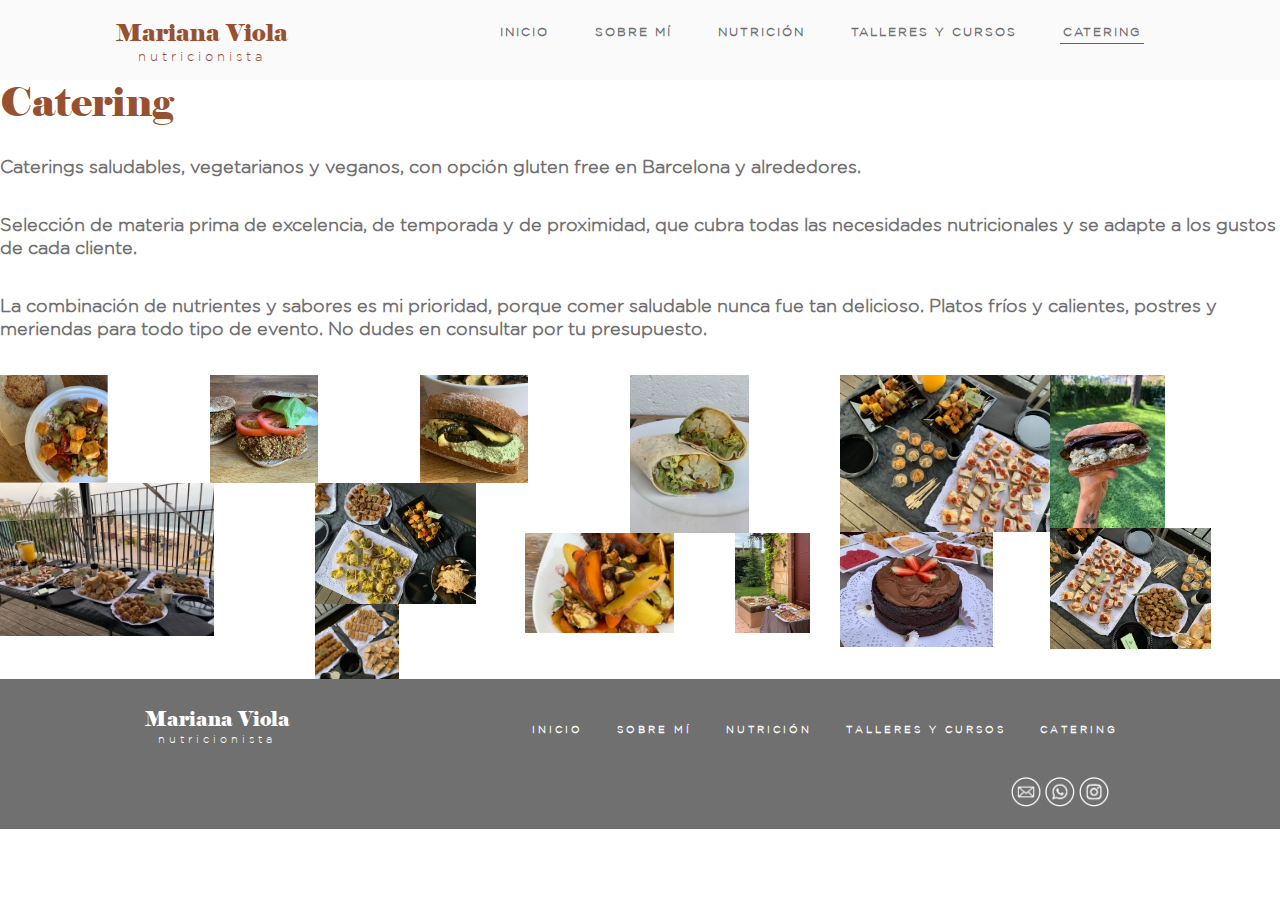
==== catering.html @ 40b94d00 "Agregados los estilos para tablet y desktop, falta catering" ====
<!DOCTYPE html>
<html lang="es">
    <head>
        <meta charset="UTF-8">
        <meta http-equiv="X-UA-Compatible" content="IE=edge">
        <meta name="viewport" content="width=device-width, initial-scale=1.0">
        <link rel="stylesheet" href="recursos/fonts/fonts.css">
        <link rel="stylesheet" href="css/320.css" media="(max-width: 699.9px)">
        <!-- Link Swiper's CSS -->
        <link rel="stylesheet" href="css/swiper.min.css" media="(max-width: 699.9px)">
        <link rel="stylesheet" href="css/700.css" media="(min-width: 700px) and (max-width: 1023.9px)">
        <link rel="stylesheet" href="css/1024.css" media="(min-width: 1024px)">
        <title>Mariana Viola | Nutricionista</title>
    </head>
    <body>
        <header>
            <!-- HAMBURGER ICON -->
            <div id="hamburger">
                <div class="hamburger"><div class="hamburger-inner"></div></div>
            </div>
            <nav class="menu">
                <ul>
                    <li><a href="index.html">INICIO</a></li>
                    <li><a href="sobre-mi.html">SOBRE MÍ</a></li>
                    <li><a href="nutricion.html">NUTRICIÓN</a></li>
                    <li><a href="talleres-y-cursos.html">TALLERES Y CURSOS</a></li>
                    <li><a href="catering.html">CATERING</a></li>
                </ul>
            </nav>
            <div id="logo-name">
                <a href="index.html">
                    <p>Mariana Viola</p>
                    <p>nutricionista</p>
                </a>
            </div>     
        </header>
        <main>
            <section class="secciones">
                <div class="div-imagen imagen-catering"></div>
                <div class="div-contenido">
                    <h2 class="titulosH2">Catering</h2>
                    <p class="parrafos">Caterings saludables, vegetarianos y veganos, con opción gluten free en Barcelona y alrededores.</p>
                </div>
                <div class="div-imagen imagen-catering2"></div>
                <div class="div-contenido">
                    <p class="parrafos">Selección de materia prima de excelencia, de temporada y de proximidad, que cubra todas las necesidades nutricionales y se adapte a los gustos de cada cliente.</p>
                    <p class="parrafos">La combinación de nutrientes y sabores es mi prioridad, porque comer saludable nunca fue tan delicioso. Platos fríos y calientes, postres y meriendas para todo tipo de evento. No dudes en consultar por tu presupuesto.</p>
                </div>
                <div class="grid-container">
                    <img class="grid-item" src="recursos/imagenes/grilla catering/imagen-1.jpg" alt="imagen-1">
                    <img class="grid-item" src="recursos/imagenes/grilla catering/imagen-2.jpg" alt="imagen-2">
                    <img class="grid-item" src="recursos/imagenes/grilla catering/imagen-3.jpg" alt="imagen-3">
                    <img class="grid-item" src="recursos/imagenes/grilla catering/imagen-4.jpg" alt="imagen-4">
                    <img class="grid-item" src="recursos/imagenes/grilla catering/imagen-5.jpg" alt="imagen-5">
                    <img class="grid-item" src="recursos/imagenes/grilla catering/imagen-6.jpg" alt="imagen-6">
                    <img class="grid-item" src="recursos/imagenes/grilla catering/imagen-7.jpg" alt="imagen-7">
                    <img class="grid-item" src="recursos/imagenes/grilla catering/imagen-8.jpg" alt="imagen-8">
                    <img class="grid-item" src="recursos/imagenes/grilla catering/imagen-9.jpg" alt="imagen-9">
                    <img class="grid-item" src="recursos/imagenes/grilla catering/imagen-10.jpg" alt="imagen-10">
                    <img class="grid-item" src="recursos/imagenes/grilla catering/imagen-11.jpg" alt="imagen-11" height="100px">
                    <img class="grid-item" src="recursos/imagenes/grilla catering/imagen-12.jpg" alt="imagen-12" height="100px">
                    <img class="grid-item" src="recursos/imagenes/grilla catering/imagen-13.jpg" alt="imagen-13" height="75px">
                </div>
            </section>
        </main>
        <footer>
            <div id="footer-primer-div">
                <div id="logo-name-footer">
                    <a href="index.html">
                        <p>Mariana Viola</p>
                        <p>nutricionista</p>
                    </a>
                </div>
                <div id="div-redes">
                    <a href="mailto:lic.marianaviola@gmail.com" target="_blank"><img src="recursos/iconos/mail.png" alt="Logo del mail" width="30px"></a>
                    <a href="https://wa.me/34685346188" target="_blank"><img src="recursos/iconos/whatsapp.png" alt="Logo del whatsapp" width="30px"></a>
                    <a href="https://www.instagram.com/paltacatering/" target="_blank"><img src="recursos/iconos/instagram.png" alt="Logo del instagram" width="30px"></a>
                </div>
                <div id="div-lista-footer">
                    <ul>
                        <li><a href="index.html">INICIO</a></li>
                        <li><a href="sobre-mi.html">SOBRE MÍ</a></li>
                        <li><a href="nutricion.html">NUTRICIÓN</a></li>
                        <li><a href="talleres-y-cursos.html">TALLERES Y CURSOS</a></li>
                        <li><a href="catering.html">CATERING</a></li>
                    </ul>
                </div>
            </div>
        </footer>
        <script src="js/masonry.min.js"></script>
        <script src="js/imagesloaded.pkgd.min.js"></script>
        <script src="js/grilla.js"></script>
        <script src="js/jquery.js"></script>
        <script src="js/javascript.js"></script>
    </body>
</html>
---- recursos/fonts/fonts.css ----
@font-face {
    font-family: 'elephant';
    src: url('Elephant-Regular.ttf');
    font-style: normal;
}

@font-face {
    font-family: 'GothamBold';
    src: url('GothamBold.ttf');
    font-weight: none;
    font-style: normal;
}

@font-face {
    font-family: 'GothamBoldItalic';
    src: url('GothamBoldItalic.ttf');
    font-weight: none;
    font-style: normal;
}

@font-face {
    font-family: 'GothamLight';
    src: url('GothamLight.ttf');
    font-weight: none;
    font-style: normal;
}

@font-face {
    font-family: 'GothamLightItalic';
    src: url('GothamLightItalic.ttf');
    font-weight: none;
    font-style: normal;
}

@font-face {
    font-family: 'GothamMedium';
    src: url('GothamMedium.ttf');
    font-weight: none;
    font-style: normal;
}

@font-face {
    font-family: 'GothamMediumItalic';
    src: url('GothamMediumItalic.ttf');
    font-weight: none;
    font-style: normal;
}
---- css/320.css ----
* {
    margin: 0;
    padding: 0;
    box-sizing: border-box;
}

/*========= COLORS =========*/

:root {
    --Negrito: #707070;
    --BackRosita: #D9C2B9;
    --MarronTitulosyTexto: #975130;
    --TierraBotones: #B27C65;
    --TierraBotonesHover: #d18564;
    --Clarito: #F2EAE7;
}

/*========= HEADER =========*/

header {
    position: sticky;
    top: 0px;
    background-color: rgba(250, 250, 250, 0.95);
    z-index: 30;
}

#logo-name {
    padding: 25px 0 0 20px;
}

#logo-name a{
    font-family: "elephant";
    font-size: 20px;
    line-height: 20px;
    color: var(--MarronTitulosyTexto);
    text-decoration: none;
    text-align: center;
    cursor: pointer;
}

#logo-name a p:nth-child(2){
    font-family: "GothamLight";
    font-size: 10px;
    letter-spacing: 4px;
}

/*========= MENU =========*/

.menu {
    display: none;
    position: fixed;
    text-align: left;
    position: absolute;
    left: 0px;
    bottom: calc(-100vh + 65.1px);
    background-color: rgba(250, 250, 250, 0.95);
    width: 100%;
    height: calc(100vh - 65px);
}

.menu ul {
    list-style: none;
    padding: 0;
}

.menu ul li{
    font-family: "GothamLight";
    font-weight: bold;
    font-size: 15px;
    letter-spacing: 3px;
    line-height: 16px;
}

.menu ul li a{
    margin: 0 0 0 30px;
    padding: 30px 10px 5px 0px;
    color: var(--Negrito);
    text-decoration: none;
    display: inline-block;
    cursor: pointer;
}

/*============ BOTÓN HAMBURGUESA ============*/
/* ESTATICO HAMBURGUESA */

#hamburger {
    padding: 25px 0px 20px 20px;
    position: absolute;
}

#hamburger:hover {
    cursor: pointer;
}

.hamburger {
    min-height: 30px;
    max-width: 50px;
    margin-right: 60px;
}
.hamburger-inner, .hamburger-inner:after, .hamburger-inner:before {
    background-color: var(--MarronTitulosyTexto);
    position: absolute;
    width: 30px;
    height: 3.7px;
    border-radius: 25px;
    content: '';
    transition-timing-function: ease;
    transition-duration: .3s;
    transition-property: transform,opacity;
}
.hamburger-inner:before {
    top: 10px;
}
.hamburger-inner:after {
    top: 20px;
}

/* CONVERSION A CRUZ*/

.hamburger.open .hamburger-inner {
    transform: translate3d(0, 9px, 0) rotate(45deg);
}
.hamburger.open .hamburger-inner:after {
    display: none;
}
.hamburger.open .hamburger-inner:before {
    transform: translate3d(0, -9px, 0) rotate(90deg);
}

/*======================================= SECCIONES =======================================*/

.secciones .div-imagen {
    overflow: hidden;
    margin: 15px auto 20px;
    height: 150px;
}

.secciones .div-contenido{
    width: 85%;
    margin: 0 auto;
    text-align: center;
}

/* SOBRE MI */

.secciones .imagen-sobre-mi {
    background: url(../recursos/imagenes/sobremi-background.png) no-repeat center;
}

/* NUTRICION */

.secciones .imagen-nutricion {
    background: url(../recursos/imagenes/nutricion-background.jpg) no-repeat center;
}

.cinco-pilares {
    margin: 10px auto 30px;
}

.cinco-pilares .titulo-5-pilares {
    font-family: "GothamLight";
    font-size: 15px;
    line-height: 20px;
    color: var(--Negrito);
    background-color: var(--Clarito);
    text-align: center;
    padding: 10px 5px;
}

.slider {
    background-color: var(--BackRosita);
    color: #ffffff;
    text-align: center;
    display: flex;
    position: relative;
}

.slider span{
    font-family: "elephant";
    font-size: 65px;
    line-height: 85px;
    margin: 0 auto;
}

.sliders p{
    font-family: "GothamLight";
    font-size: 15px;
    line-height: 16px;
    margin: 0 auto;
    width: 75%;
}

#slide-1, #slide-2, #slide-3, #slide-4, #slide-5 {
    padding: 30px 17px;
    margin: 0 auto;
    height: 280px;
}

#slide-4 p, #slide-5 p{
    width: 92%;
}

#plato-equilibrado {
    width: 90%;
    margin: 20px auto 10px;
    text-align: center;
}

.consulta-nutricional {
    background-color: var(--TierraBotones);
    color: #ffffff;
    text-align: center;
    margin: 0 auto 50px;
    padding: 30px;
}

.consulta-nutricional p {
    font-family: "GothamLight";
    font-size: 14px;
    line-height: 16px;
    margin: 0 auto;
}

.consulta-nutricional .beneficios-consulta {
    width: 70%;
    margin: 40px auto 30px;
}

.consulta-nutricional .beneficios-consulta img{
    width: 60%;
}

/* TALLERES Y CURSOS */

.secciones .imagen-talleres-y-cursos {
    background: url(../recursos/imagenes/talleresycursos-background.jpg) no-repeat center;
}

.talleres img {
    width: 230px;
    margin: 0 auto;
}

.talleres h3 {
    font-family: "GothamLight";
    font-size: 17px;
    line-height: 20px;
    color: var(--MarronTitulosyTexto);
    margin: 10px auto 15px;
    width: 95%;
}

.talleres p {
    font-family: "GothamLight";
    font-size: 14px;
    line-height: 16px;
    color: var(--Negrito);
    margin: 10px auto 15px;
    padding-bottom: 15px;
    width: 95%;
}

.taller-contenedor {
    box-shadow: 1px 3px 6px 0px rgba(0, 0, 0, 0.2);
    margin-bottom: 10px;
    height: 342px;
}

#taller-1, #taller-2, #taller-3, #taller-4, #taller-5 {
    height: 400px;
    margin: 0 auto;
    padding: 20px;
}

.antropometria {
    background-color: var(--Clarito);
    padding: 40px 0 30px;
}

.antropometria div:nth-of-type(1), .antropometria div:nth-of-type(3) {
    width: 83%;
    margin: 0 auto;
    text-align: center;
}

.antropometria h2{
    font-family: "elephant";
    font-size: 30px;
    font-weight: 1;
    line-height: 33px;
    color: var(--MarronTitulosyTexto);
    margin: 0 0 30px;
}

.antropometria .imagen-antropometria {
    background: url(../recursos/imagenes/antropometria.png) no-repeat center;
    height: 371px;
}

/* CATERING */

.secciones .imagen-catering {
    background: url(../recursos/imagenes/catering-background.jpg) no-repeat center;
}

.secciones .imagen-catering2 {
    background: url(../recursos/imagenes/catering-background2.png) no-repeat left;
    height: 277px;
}

.grid-container {
    margin: 10px auto 40px;
    padding: 5px;
}

.grid-item {
    width: 100px;
    object-fit: cover;
    margin-bottom: 5px;
}

/*===================== SOBRE MI DEL INICIO =====================*/

.sobre-mi{
    background-color: var(--BackRosita);
}

.sobre-mi div{
    margin: 20px auto;
    padding: 20px 0 40px;
    width: 75%;
    text-align: center;
}

.sobre-mi p:nth-of-type(1) {
    margin: 10px 0;
    font-family: "elephant";
    font-size: 20px;
    line-height: 25px;
    color: var(--MarronTitulosyTexto);
}

.sobre-mi p:nth-of-type(2) {
    margin-bottom: 20px;
    font-family: "GothamBold";
    font-size: 15px;
    color: #ffffff;
}

.botones {
    font-family: "GothamLight";
    font-size: 13px;
    letter-spacing: 3px;
    color: #ffffff;
    background-color: var(--TierraBotones);
    border: none;
    padding: 10px 50px;
    border-radius: 40px;
}

.botones:hover {
    cursor: pointer;
    background-color: var(--TierraBotonesHover);
}

/*===================== NUTRICION DEL INICIO =====================*/

.nutricion {
    width: 75%;
    margin: 20px auto;
    text-align: center;
    padding: 20px 0 40px;
}

.parrafo-metodo {
    font-family: "GothamLight";
    font-weight: bold;
    font-size: 20px;
    line-height: 28px;
    letter-spacing: 3px;
    color: var(--MarronTitulosyTexto);
}

.titulo-mayuscula {
    font-family: "elephant";
    font-size: 35px;
    font-weight: 1;
    line-height: 45px;
    color: var(--MarronTitulosyTexto)
}

.parrafos {
    font-family: "GothamLight";
    font-weight: bold;
    font-size: 15px;
    line-height: 20px;
    color: var(--Negrito);
    margin: 20px 0 25px;
}

/*===================== TALLERES Y CURSOS DEL INICIO =====================*/

.talleres-y-cursos {
    background-color: var(--Clarito);
    padding: 40px 0 40px;
}

.talleres-y-cursos div:first-of-type {
    width: 90%;
    margin: 0 auto;
    text-align: center;
}

.titulosH2 {
    font-family: "elephant";
    font-size: 35px;
    line-height: 35px;
    color: var(--MarronTitulosyTexto);
    font-weight: 1;
}

.talleres-y-cursos h2 span{
    display: block;
}

.talleres-y-cursos div:nth-of-type(2) {
    margin: 0 auto;
    text-align: center;
}

.talleres-y-cursos img{
    width: 100%;
    margin-bottom: 20px;
}

/*===================== CATERING DEL INICIO =====================*/

.catering {
    width: 85%;
    margin: 0 auto;
    padding: 40px 0 40px;
    text-align: center;
}

/*===================== CONSULTAS ONLINE DEL INICIO =====================*/

.consultas-online {
    background: url(../recursos/imagenes/cherrysBackground.png) no-repeat;
    background-size: cover;
}

.consultas-online .div-consultas {
    width: 90%;
    background-color: var(--BackRosita);
    opacity: 0.93;
    margin: 0 auto;
    padding: 20px 3px 10px;
    text-align: center;
}

.consultas-online .parrafo-cita {
    font-family: "GothamMedium";
    font-size: 14px;
    line-height: 15px;
    letter-spacing: 3px;
    color: var(--MarronTitulosyTexto);
    margin: 10px auto 20px; 
    padding: 5px 10px 10px 10px;
    width: 85%;
    border-bottom: 1px solid var(--MarronTitulosyTexto);
}

.div-parrafos span {
    font-family: "GothamMedium";
    font-weight: 1000;
}

#parrafo-1, #parrafo-2, #parrafo-3 {
    font-family: "GothamLight";
    font-size: 14px;
    font-weight: bold;
    line-height: 16px;
    color: var(--Negrito);
    margin: 0px auto 20px; 
    padding: 10px;
    width: 90%;
    height: 220px;
    overflow: auto;
}

/*===================== FOOTER =====================*/

footer {
    background-color: var(--Negrito);
}

footer div:nth-of-type(1){
    width: 95%;
    margin: 0 auto;
    padding: 10px 0 10px;
    display: flex;
    justify-content: space-around;
}

#logo-name-footer a{
    font-family: "elephant";
    font-size: 20px;
    line-height: 20px;
    color: #ffffff;
    text-decoration: none;
    text-align: center;
}

#logo-name-footer a p:nth-child(2){
    font-family: "GothamLight";
    font-size: 10px;
    letter-spacing: 4px;
}

#logo-redes {
    display: flex;
    flex-direction: column;
    align-items: center;
}

#div-lista-footer {
    border-left: 1px solid #ffffff;
}

#div-lista-footer ul li{
    list-style: none;
    padding: 0px 7px 7px 15px;
    margin-top: 10px;
    font-family: "GothamLight";
    font-size: 11px;
    font-weight: bold;
    line-height: 15px;
    letter-spacing: 3px;
}

#div-lista-footer ul li a{
    text-decoration: none;
    color: #ffffff;
    cursor: pointer;
}
---- css/700.css ----
* {
    margin: 0;
    padding: 0;
    box-sizing: border-box;
}

/*========= COLORS =========*/

:root {
    --Negrito: #707070;
    --NegritoHover: #535252;
    --BackRosita: #D9C2B9;
    --MarronTitulosyTexto: #975130;
    --TierraBotones: #B27C65;
    --TierraBotonesHover: #d18564;
    --Clarito: #F2EAE7;
}

/*========= HEADER =========*/

header {
    height: 80px;
    padding: 20px;
    display: flex;
    justify-content: space-between;
    position: sticky;
    top: 0px;
    background-color: rgba(250, 250, 250, 0.95);
    z-index: 30;
    margin: 0 auto;
    border: 1px solid rgba(250, 250, 250, 0.95);
}

#logo-name {
    order: -1;
}

#logo-name a{
    font-family: "elephant";
    font-size: 18px;
    line-height: 18px;
    color: var(--MarronTitulosyTexto);
    text-decoration: none;
    text-align: center;
    cursor: pointer;
}

#logo-name a p:nth-child(2){
    font-family: "GothamLight";
    font-size: 10px;
    letter-spacing: 4px;
}

/*========= MENU =========*/

.menu {
    text-align: center;
}

.menu ul {
    list-style: none;
    padding: 0;
    display: flex;
}

.menu ul li{
    font-family: "GothamLight";
    font-weight: bold;
    font-size: 11px;
    letter-spacing: 2px;
    line-height: 11px;
    margin: 0 6px;
}

.menu ul li a{
    color: var(--Negrito);
    text-decoration: none;
    display: inline-block;
    padding: 5px 3px;
}

.menu ul li a:hover{
    color: #000000;
    font-weight: 1000;
    cursor: pointer;
}

/*============ BOTÓN HAMBURGUESA ============*/

#hamburger {
    display: none;
}

/*======================================= SECCIONES =======================================*/

/* SOBRE MI */

.secciones .imagen-sobre-mi {
    background: url(../recursos/imagenes/sobremi-background.png) no-repeat center;
    height: 150px;
    margin: 0 auto 10%;
}

.flex-container-sobre-mi {
    display: flex;
    position: relative;
    margin: 40px 0 0;
}

.sobre-mi-foto {
    background: url(../recursos/imagenes/sobremi.jpg) no-repeat center;
    background-size: contain;
    height: 449px;
    width: 100%;
    position: absolute;
    top: -20px;
    right: 26%;
}

.container-titulo {
    background: #ffffff;
    padding: 0 5% 3% 40%;
    width: 85%;
    margin: 0 auto;
}

.parrafos-container {
    background: var(--TierraBotones);
    padding: 2% 5% 5% 40%;
    width: 85%;
    margin: 0 auto 10%;
}

.container-titulo{
    background: #ffffff;
}

.sobre-mi-container .parrafos{
    color: #ffffff;
}


/* NUTRICION */

.secciones .imagen-nutricion {
    background: url(../recursos/imagenes/nutricion-background.jpg) no-repeat center;
    height: 150px;
    margin: 0 auto 10%;
}

.no-dieta {
    width: 60%;
    margin-left: 15%;
    text-align: left;
}

.cita-nutricion {
    background-color: var(--TierraBotones);
    color: #ffffff;
    width: 90%;
    padding: 20px 60px 20px 20px;
    font-family: "GothamLight";
    font-size: 14px;
    font-weight: bold;
    line-height: 14px;
}

.cita-nutricion p:nth-of-type(1){
    text-align: center;
    margin-bottom: 8px;
    padding-left: 10%;
}

.cita-nutricion p:nth-of-type(2){
    text-align: right;
    margin-bottom: 8px;
}

.cita-nutricion p:nth-of-type(3){
    text-align: right;
    font-size: 13px;
}

.cinco-pilares {
    margin: 50px 0 30px 12%;
    width: 45%;
}

.cinco-pilares .titulo-5-pilares {
    font-family: "GothamLight";
    font-size: 15px;
    line-height: 20px;
    color: #ffffff;
    background-color: var(--BackRosita);
    text-align: left;
    padding: 20px 8%;
}

.slider {
    background-color: var(--BackRosita);
    color: #ffffff;
    text-align: left;
    padding: 10px;
}

.sliders .swiper-slide {
    display: flex;
    align-items: flex-start;
    margin-bottom: 20px;
}

.slider span{
    font-family: "elephant";
    font-size: 45px;
    line-height: 45px;
    margin: 0 auto;
}

.sliders p{
    font-family: "GothamLight";
    font-size: 15px;
    line-height: 16px;
    width: 75%;
    align-self: center;
    padding-left: 10px;
}

.container-cinco-pilares {
    position: relative;
}

.parrafos-side-pilares {
    position: absolute;
    top: 20%;
    z-index: -1;
    background-color: var(--Clarito);
    color: var(--Negrito);
    padding: 30px 5% 30px 60%;
}

.parrafos-side-pilares p{
    margin-bottom: 20px;
    font-family: "GothamLight";
    font-size: 15px;
    line-height: 15px;
}

.plato-equilibrado-container {
    display: flex;
    align-items: center;
    position: relative;
    margin: 50px 0;
}

#plato-equilibrado {
    order: -1;
    position: absolute;
    top: 0;
    left: 8%;
}

.parrafos-plato-equilibrado p:nth-of-type(1){
    padding: 0 5% 0 55%;
}

.parrafos-plato-equilibrado p:nth-of-type(2){
    padding: 4% 5% 0 15%;
}

.consulta-nutricional {
    background-color: var(--TierraBotones);
    color: #ffffff;
    text-align: center;
    margin: 0 auto 50px;
    padding: 30px;
}

.consulta-nutricional > p {
    font-family: "GothamLight";
    font-size: 20px;
    line-height: 20px;
    margin: 0 auto;
    width: 80%;
}

.container-beneficios-consulta {
    display: flex;
}

.consulta-nutricional .beneficios-consulta {
    width: 70%;
    margin: 40px auto 40px;
}

.consulta-nutricional .beneficios-consulta img{
    width: 128px;
    height: 128px;
}

.consulta-nutricional .beneficios-consulta p{
    font-family: "GothamLight";
    font-size: 20px;
    line-height: 20px;
    margin: 0 auto;
    width: 80%;
}

.parrafos-finales {
    display: flex;
    width: 100%;
    margin: 50px auto;
}

.parrafos-finales p:nth-of-type(1) {
    padding: 2% 5% 2% 10%;
}

.parrafos-finales p:nth-of-type(2) {
    padding: 2% 10% 2% 5%;
}

/* TALLERES Y CURSOS */

.secciones .imagen-talleres-y-cursos {
    background: url(../recursos/imagenes/talleresycursos-background.jpg) no-repeat center;
    height: 150px;
    margin: 0 auto 10%;
}

.talleres-intro .titulosH2, .talleres-intro .parrafo-intro {
    width: 60%;
    margin: 20px auto;
    text-align: center;
}

.talleres-ocultos {
    display: none;
}

#taller-numero {
    display: flex;
    flex-wrap: wrap;
    justify-content: space-evenly;
}

.taller {
    width: 257px;
}

.taller-contenedor {
    height: 353px;
    margin-top: 40px;
}
 
.talleres img {
    width: 100%;
    margin: 0 auto;
}

.talleres h3 {
    font-family: "GothamLight";
    font-size: 17px;
    line-height: 20px;
    color: var(--MarronTitulosyTexto);
    margin: 10px auto 15px;
    width: 95%;
    text-align: center;
}

.talleres h3:nth-of-type(1) {
    height: 40px;
}

.talleres p {
    font-family: "GothamLight";
    font-size: 14px;
    line-height: 16px;
    color: var(--Negrito);
    margin: 10px auto 15px;
    padding-bottom: 15px;
    width: 95%;
    text-align: center;
}

.taller-contenedor {
    box-shadow: 1px 3px 6px 0px rgba(0, 0, 0, 0.2);
    margin-bottom: 10px;
} 

.antropometria {
    background-color: var(--Clarito);
    padding: 50px 0 50px;
    margin-top: 50px;
    display: flex;
    flex-wrap: wrap;
}

.antropometria div:nth-of-type(1) {
    width: 100%;
}

.antropometria div:nth-of-type(1), .antropometria div:nth-of-type(3) {
    width: 83%;
    margin: 0 auto;
    text-align: center;
}

.antropometria h2{
    font-family: "elephant";
    font-size: 30px;
    font-weight: 1;
    line-height: 33px;
    color: var(--MarronTitulosyTexto);
    margin: 0 0 30px;
}

.antropometria div:nth-of-type(3) {
    order: 2;
    width: 45%;
    text-align: right;
}

.antropometria .imagen-antropometria {
    background: url(../recursos/imagenes/antropometria.png) no-repeat center;
    height: 371px;
    width: 45%;
    order: 3;
    margin-right: 3%;
}

/* CATERING */

.secciones .imagen-catering {
    background: url(../recursos/imagenes/catering-background.jpg) no-repeat center;
}

.secciones .imagen-catering2 {
    background: url(../recursos/imagenes/catering-background2.png) no-repeat left;
    height: 277px;
}

.grid-container {
    margin: 10px auto 40px;
    padding: 5px;
}

.grid-item {
    width: 100px;
    object-fit: cover;
    margin-bottom: 5px;
}

/*===================== SOBRE MI DEL INICIO =====================*/

.sobre-mi{
    background-color: var(--BackRosita);
}

.sobre-mi-div{
    display: flex;
}

.sobre-mi-div .sobre-mi-foto-perfil {
    background: url(../recursos/imagenes/sobremi.jpg) no-repeat center;
    background-size: contain;
    height: 257px;
    order: 10;
    flex: 40%;
}

.sobre-mi-cita {
    text-align: right;
    flex: 60%;
    padding-left: 12%;
    margin-top: 3%;
}

.sobre-mi p:nth-of-type(1) {
    margin: 10px 0;
    font-family: "elephant";
    font-size: 20px;
    line-height: 25px;
    color: var(--MarronTitulosyTexto);
}

.sobre-mi p:nth-of-type(2) {
    margin-bottom: 20px;
    font-family: "GothamBold";
    font-size: 15px;
    color: #ffffff;
}

.botones {
    font-family: "GothamLight";
    font-size: 15px;
    letter-spacing: 3px;
    color: #ffffff;
    background-color: var(--TierraBotones);
    border: none;
    padding: 8px 50px;
    border-radius: 40px;
}

.botones:hover {
    cursor: pointer;
    background-color: var(--TierraBotonesHover);
}

/*===================== NUTRICION DEL INICIO =====================*/

.nutricion {
    width: 75%;
    margin: 50px auto;
    text-align: center;
    padding: 20px 0 40px;
}

.parrafo-metodo {
    font-family: "GothamLight";
    font-weight: bold;
    font-size: 22px;
    line-height: 28px;
    letter-spacing: 3px;
    color: var(--MarronTitulosyTexto);
}

.titulo-mayuscula {
    font-family: "elephant";
    font-size: 35px;
    font-weight: 1;
    line-height: 45px;
    color: var(--MarronTitulosyTexto)
}

.parrafos {
    font-family: "GothamLight";
    font-weight: bold;
    font-size: 17px;
    line-height: 20px;
    color: var(--Negrito);
    margin: 20px 0 25px;
}

/*===================== TALLERES Y CURSOS DEL INICIO =====================*/

.talleres-y-cursos {
    background-color: var(--Clarito);
    padding: 40px 0 40px;
    display: flex;
    position: relative;
}

.intro {
    width: 70%;
    text-align: right;
    flex: 60%;
    padding: 0 15px;
}

.titulosH2 {
    font-family: "elephant";
    font-size: 35px;
    line-height: 35px;
    color: var(--MarronTitulosyTexto);
    font-weight: 1;
}

.intro .titulosH2 {
    width: 90%;
    margin: 0 auto 20px;
}

.intro .parrafos {
    width: 90%;
    text-align: right;
    margin: 20px auto;
    padding-left: 20%;
}

.flex-item-talleres-foto {
    width: 100%;
    order: 5;
    flex: 40%;
}

.talleres-y-cursos .talleres-foto{
    background: url(../recursos/imagenes/talleres.png) no-repeat center top;
    background-size: contain;
    height: 240px;
    width: 100%;
}

#talleres-boton {
    margin: 0 auto;
    text-align: center;
    order: 3;
    position: absolute;
    top: 70%;
    left: 30%;
}

/*===================== CATERING DEL INICIO =====================*/

.catering {
    width: 85%;
    margin: 50px auto;
    padding: 40px 0 40px;
    text-align: center;
}

/*===================== CONSULTAS ONLINE DEL INICIO =====================*/

.consultas-online {
    background: url(../recursos/imagenes/cherrysBackground.png) no-repeat;
    background-size: cover;
    background-attachment: fixed;
}

.consultas-online .div-consultas {
    width: 70%;
    background-color: var(--BackRosita);
    opacity: 0.93;
    margin: 0 auto;
    padding: 20px 3px 10px;
    text-align: center;
}

.consultas-online .titulosH2 {
    margin-top: 30px;
}

.consultas-online .parrafo-cita {
    font-family: "GothamMedium";
    font-size: 14px;
    line-height: 14px;
    letter-spacing: 3px;
    color: var(--MarronTitulosyTexto);
    margin: 10px auto; 
    padding: 5px 10px 10px 10px;
    width: 70%;
    border-bottom: 1px solid var(--MarronTitulosyTexto);
}

.div-parrafos span {
    font-family: "GothamMedium";
    font-weight: 1000;
}

#parrafo-1, #parrafo-2, #parrafo-3 {
    font-family: "GothamLight";
    font-size: 16px;
    font-weight: bold;
    line-height: 20px;
    color: var(--Negrito);
    margin: 15px auto; 
    padding: 10px;
    width: 95%;
}

.contacto {
    font-family: "GothamLight";
    font-size: 14px;
    font-weight: bold;
    line-height: 17px;
    width: 70%;
    background-color: var(--MarronTitulosyTexto);
    margin: 0 auto;
    padding: 20px 3px 20px;
}

.contacto div{
    margin-top: 12px;
    display: flex;
    justify-content: center;
}


.contacto img:hover {
    transform: scale(0.9);
}

.contacto a{
    text-decoration: none;
    color: #ffffff;
}

.contacto a:nth-of-type(2){
    margin-left: 5px;
}
.contacto a:nth-of-type(2):hover{
    border-bottom: 1px solid #ffffff;
}

/*===================== FOOTER =====================*/

footer {
    background-color: var(--Negrito);
    height: 150px;
    position: relative;
    display: flex;
}

#footer-primer-div{
    width: 95%;
    margin: 0 auto 50px;
    padding: 10px 0 10px;
    display: flex;
    justify-content: space-between;
    align-items: center;
}

#logo-name-footer a{
    font-family: "elephant";
    font-size: 18px;
    line-height: 18px;
    color: #ffffff;
    text-decoration: none;
    text-align: center;
}

#logo-name-footer a p:nth-child(2){
    font-family: "GothamLight";
    font-size: 10px;
    letter-spacing: 4px;
}

#div-redes {
    position: absolute;
    top: 65%;
    left: 80%;
}

#div-redes img:hover {
    transform: scale(0.9);
}

#div-lista-footer ul{
    display: flex;
}
#div-lista-footer ul li{
    list-style: none;
    font-family: "GothamLight";
    font-size: 10px;
    font-weight: bold;
    line-height: 13px;
    letter-spacing: 3px;
    padding: 0px 7px 0px;
}

#div-lista-footer ul li a{
    text-decoration: none;
    color: #ffffff;
}

#div-lista-footer ul li a:hover{
    cursor: pointer;
    color: #ffffffbd;
    font-weight: 1000;
}
---- css/1024.css ----
* {
    margin: 0;
    padding: 0;
    box-sizing: border-box;
}

/*========= COLORS =========*/

:root {
    --Negrito: #707070;
    --NegritoHover: #535252;
    --BackRosita: #D9C2B9;
    --MarronTitulosyTexto: #975130;
    --TierraBotones: #B27C65;
    --TierraBotonesHover: #d18564;
    --Clarito: #F2EAE7;
}

/*========= HEADER =========*/

header {
    height: 80px;
    padding: 20px;
    display: flex;
    justify-content: space-around;
    position: sticky;
    top: 0px;
    background-color: rgba(250, 250, 250, 0.95);
    z-index: 30;
    margin: 0 auto;
    border: 1px solid rgba(250, 250, 250, 0.95);
}

#logo-name {
    order: -1;
}

#logo-name a{
    font-family: "elephant";
    font-size: 24px;
    line-height: 24px;
    color: var(--MarronTitulosyTexto);
    text-decoration: none;
    text-align: center;
    cursor: pointer;
}

#logo-name a p:nth-child(2){
    font-family: "GothamLight";
    font-size: 13px;
    letter-spacing: 4px;
}

/*========= MENU =========*/

.menu {
    text-align: center;
}

.menu ul {
    list-style: none;
    padding: 0;
    display: flex;
}

.menu ul li{
    font-family: "GothamLight";
    font-weight: bold;
    font-size: 12px;
    letter-spacing: 2px;
    line-height: 12px;
    margin: 0 20px;
}

.menu ul li a{
    color: var(--Negrito);
    text-decoration: none;
    display: inline-block;
    padding: 5px 3px;
}

.menu ul li a:hover{
    color: #000000;
    font-weight: 1000;
    cursor: pointer;
}

/*============ BOTÓN HAMBURGUESA ============*/

#hamburger {
    display: none;
}

/*======================================= SECCIONES =======================================*/

/* SOBRE MI */

.secciones .imagen-sobre-mi {
    background: url(../recursos/imagenes/sobremi-background.png) no-repeat center;
    height: 150px;
    margin: 0 auto 10%;
}

.flex-container-sobre-mi {
    display: flex;
    position: relative;
    margin: 40px 0 0;
}

.sobre-mi-foto {
    background: url(../recursos/imagenes/sobremi.jpg) no-repeat center;
    background-size: contain;
    height: 568px;
    width: 100%;
    position: absolute;
    top: -20px;
    right: 22%;
}

.container-titulo {
    background: #ffffff;
    padding: 0 5% 3% 40%;
    width: 85%;
    margin: 0 auto;
}

.parrafos-container {
    background: var(--TierraBotones);
    padding: 2% 5% 5% 40%;
    width: 85%;
    margin: 0 auto 5%;
}

.container-titulo{
    background: #ffffff;
}

.sobre-mi-container .parrafos{
    color: #ffffff;
    line-height: 30px;
}

/* NUTRICION */

.secciones .imagen-nutricion {
    background: url(../recursos/imagenes/nutricion-background.jpg) no-repeat center;
    height: 150px;
    margin: 0 auto 10%;
}

.no-dieta {
    width: 60%;
    margin-left: 15%;
    text-align: left;
}

.cita-nutricion {
    background-color: var(--TierraBotones);
    color: #ffffff;
    width: 90%;
    padding: 30px 60px 30px 20px;
    font-family: "GothamLight";
    font-size: 18px;
    font-weight: bold;
    line-height: 18px;
}

.cita-nutricion p:nth-of-type(1){
    text-align: center;
    margin-bottom: 8px;
    padding-left: 10%;
}

.cita-nutricion p:nth-of-type(2){
    text-align: right;
    margin-bottom: 8px;
}

.cita-nutricion p:nth-of-type(3){
    text-align: right;
    font-size: 13px;
}

.cinco-pilares {
    margin: 50px 0 30px 12%;
    width: 45%;
}

.cinco-pilares .titulo-5-pilares {
    font-family: "GothamLight";
    font-size: 17px;
    line-height: 22px;
    color: #ffffff;
    background-color: var(--BackRosita);
    text-align: left;
    padding: 20px 8%;
}

.slider {
    background-color: var(--BackRosita);
    color: #ffffff;
    text-align: left;
    padding: 10px;
}

.sliders .swiper-slide {
    display: flex;
    align-items: flex-start;
    margin-bottom: 20px;
}

.slider span{
    font-family: "elephant";
    font-size: 45px;
    line-height: 45px;
    margin: 0 10px;
}

#slide-1 span{
    font-family: "elephant";
    font-size: 45px;
    line-height: 45px;
    margin-right: 20px;
}

.sliders p{
    font-family: "GothamLight";
    font-size: 15px;
    line-height: 18px;
    width: 75%;
    align-self: center;
}

.container-cinco-pilares {
    position: relative;
}

#paginador-blanco {
    display: none;
}

.parrafos-side-pilares {
    position: absolute;
    top: 20%;
    z-index: -1;
    background-color: var(--Clarito);
    color: var(--Negrito);
    padding: 30px 5% 30px 60%;
}

.parrafos-side-pilares p{
    margin-bottom: 20px;
    font-family: "GothamLight";
    font-size: 15px;
    line-height: 15px;
}

.plato-equilibrado-container {
    display: flex;
    align-items: center;
    margin: 50px 0;
}

#plato-equilibrado {
    order: -1;
    flex: 50%;
    text-align: right;
}

.parrafos-plato-equilibrado {
    flex: 70%;
}

.parrafos-plato-equilibrado p{
    padding: 0 10% 0 10%;
}

.consulta-nutricional {
    background-color: var(--TierraBotones);
    color: #ffffff;
    text-align: center;
    margin: 0 auto 50px;
    padding: 30px;
}

.consulta-nutricional > p {
    font-family: "GothamLight";
    font-size: 20px;
    line-height: 30px;
    margin: 0 auto;
    width: 80%;
}

.container-beneficios-consulta {
    display: flex;
}

.consulta-nutricional .beneficios-consulta {
    width: 70%;
    margin: 40px auto 40px;
}

.consulta-nutricional .beneficios-consulta img{
    width: 128px;
    height: 128px;
}

.consulta-nutricional .beneficios-consulta p{
    font-family: "GothamLight";
    font-size: 20px;
    line-height: 20px;
    margin: 0 auto;
    width: 80%;
}

.parrafos-finales {
    display: flex;
    width: 100%;
    margin: 50px auto;
}

.parrafos-finales p:nth-of-type(1) {
    padding: 2% 5% 2% 10%;
}

.parrafos-finales p:nth-of-type(2) {
    padding: 2% 10% 2% 5%;
}

/* TALLERES Y CURSOS */

.secciones .imagen-talleres-y-cursos {
    background: url(../recursos/imagenes/talleresycursos-background.jpg) no-repeat center;
    height: 150px;
    margin: 0 auto 10%;
}

.talleres-intro .titulosH2, .talleres-intro .parrafo-intro {
    width: 60%;
    margin: 40px auto;
    text-align: center;
}

.talleres-ocultos {
    display: none;
}

.taller-numero {
    display: flex;
    flex-wrap: wrap;
    justify-content: space-evenly;
}

.taller {
    width: 200px;
}

.taller-contenedor {
    height: 353px;
    margin-top: 40px;
}
 
.talleres img {
    width: 100%;
    margin: 0 auto;
}

.talleres h3 {
    font-family: "GothamLight";
    font-size: 15px;
    line-height: 20px;
    color: var(--MarronTitulosyTexto);
    margin: 10px auto 15px;
    width: 95%;
    text-align: center;
}

.talleres h3:nth-of-type(1) {
    height: 40px;
}

.talleres p {
    font-family: "GothamLight";
    font-size: 14px;
    line-height: 18px;
    color: var(--Negrito);
    margin: 10px auto 15px;
    padding-bottom: 15px;
    width: 95%;
    text-align: center;
}

.taller-contenedor {
    box-shadow: 1px 3px 6px 0px rgba(0, 0, 0, 0.2);
    margin-bottom: 10px;
} 

.antropometria {
    background-color: var(--Clarito);
    padding: 50px 0 50px;
    margin-top: 50px;
    position: relative;
    overflow: hidden;
}

.antropometria h2{
    font-family: "elephant";
    font-size: 30px;
    font-weight: 1;
    line-height: 33px;
    color: var(--MarronTitulosyTexto);
    margin: 0 auto 30px;
    text-align: center;
}

.antropometria p{
    padding: 0 660px 0 5%;
    text-align: right;
}


.antropometria .imagen-antropometria {
    background: url(../recursos/imagenes/antropometria-desktop.jpg) no-repeat center;
    background-size: contain;
    height: 633.5px;
    width: 581.7px;
    margin-right: 3%;
    position: absolute;
    top: 110px;
    right: 0;
}

/* CATERING */


/*===================== SOBRE MI DEL INICIO =====================*/

.sobre-mi{
    background-color: var(--BackRosita);
}

.sobre-mi-div{
    display: flex;
    justify-content: space-around;
    position: relative;
}

.sobre-mi-div .sobre-mi-foto-perfil {
    background: url(../recursos/imagenes/sobremi.jpg) no-repeat left;
    background-size: contain;
    height: 400px;
    width: 250.78px;
    position: absolute;
    top: 0px;
    left: 65%;
}

.sobre-mi-cita {
    text-align: right;
    flex: 55%;
    padding-left: 12%;
    padding-right: 40%;
    margin-top: 3%;
    height: 320px;
}

.sobre-mi p:nth-of-type(1) {
    margin: 20px 0;
    font-family: "elephant";
    font-size: 30px;
    line-height: 30px;
    color: var(--MarronTitulosyTexto);
}

.sobre-mi p:nth-of-type(2) {
    margin-bottom: 20px;
    font-family: "GothamBold";
    font-size: 20px;
    color: #ffffff;
}

.botones {
    font-family: "GothamLight";
    font-size: 15px;
    letter-spacing: 3px;
    color: #ffffff;
    background-color: var(--TierraBotones);
    border: none;
    padding: 8px 50px;
    border-radius: 40px;
}

.botones:hover {
    cursor: pointer;
    background-color: var(--TierraBotonesHover);
}

/*===================== NUTRICION DEL INICIO =====================*/

.nutricion {
    width: 75%;
    margin: 120px auto 80px;
    text-align: center;
    padding: 20px 0 40px;
}

.parrafo-metodo {
    font-family: "GothamLight";
    font-weight: bold;
    font-size: 28px;
    line-height: 30px;
    letter-spacing: 3px;
    color: var(--MarronTitulosyTexto);
}

.titulo-mayuscula {
    font-family: "elephant";
    font-size: 40px;
    font-weight: 1;
    line-height: 47px;
    color: var(--MarronTitulosyTexto)
}

.parrafos {
    font-family: "GothamLight";
    font-weight: bold;
    font-size: 18px;
    line-height: 23px;
    color: var(--Negrito);
    margin: 30px 0 35px;
}

.nutricion .parrafos {
    width: 50%;
    margin-left: auto;
    margin-right: auto; 
}

/*===================== TALLERES Y CURSOS DEL INICIO =====================*/

.talleres-y-cursos {
    background-color: var(--Clarito);
    padding: 80px 0;
    display: flex;
    position: relative;
}

.intro {
    width: 70%;
    text-align: right;
    flex: 60%;
    padding: 0 15px;
}

.titulosH2 {
    font-family: "elephant";
    font-size: 40px;
    line-height: 45px;
    color: var(--MarronTitulosyTexto);
    font-weight: 1;
}

.intro .titulosH2 {
    width: 90%;
    margin: 0 auto 20px;
    padding-left: 20%;
}

.intro .parrafos {
    width: 90%;
    text-align: right;
    margin: 40px auto;
    padding-left: 20%;
}

.flex-item-talleres-foto {
    width: 100%;
    order: 5;
    flex: 40%;
}

.talleres-y-cursos .talleres-foto{
    background: url(../recursos/imagenes/talleres.png) no-repeat center top;
    background-size: contain;
    height: 270px;
    width: 100%;
}

#talleres-boton {
    margin: 0 auto;
    text-align: center;
    order: 3;
    position: absolute;
    top: 65%;
    left: 38%;
}

/*===================== CATERING DEL INICIO =====================*/

.catering {
    width: 85%;
    margin: 80px auto;
    padding: 40px 0 40px;
    text-align: center;
}

.catering .parrafos {
    width: 60%;
    margin-left: auto;
    margin-right: auto;
}

/*===================== CONSULTAS ONLINE DEL INICIO =====================*/

.consultas-online {
    background: url(../recursos/imagenes/cherrysBackground.png) no-repeat;
    background-size: cover;
    background-attachment: fixed;
}

.consultas-online .div-consultas {
    width: 50%;
    background-color: var(--BackRosita);
    opacity: 0.93;
    margin: 0 auto;
    padding: 20px 3px 10px;
    text-align: center;
}

.consultas-online .titulosH2 {
    margin-top: 30px;
}

.consultas-online .parrafo-cita {
    font-family: "GothamMedium";
    font-size: 18px;
    line-height: 20px;
    letter-spacing: 3px;
    color: var(--MarronTitulosyTexto);
    margin: 10px auto; 
    padding: 5px 10px 10px 10px;
    width: 70%;
    border-bottom: 1px solid var(--MarronTitulosyTexto);
}

.div-parrafos span {
    font-family: "GothamMedium";
    font-weight: 1000;
}

#parrafo-1, #parrafo-2, #parrafo-3 {
    font-family: "GothamLight";
    font-size: 17px;
    font-weight: bold;
    line-height: 22px;
    color: var(--Negrito);
    margin: 15px auto; 
    padding: 10px;
    width: 95%;
}

.contacto {
    font-family: "GothamLight";
    font-size: 15px;
    font-weight: bold;
    line-height: 18px;
    width: 50%;
    background-color: var(--MarronTitulosyTexto);
    margin: 0 auto;
    padding: 20px 3px 20px;
}

.contacto div{
    margin-top: 12px;
    display: flex;
    justify-content: center;
}


.contacto img:hover {
    transform: scale(0.9);
}

.contacto a{
    text-decoration: none;
    color: #ffffff;
}

.contacto a:nth-of-type(2){
    margin-left: 5px;
}
.contacto a:nth-of-type(2):hover{
    border-bottom: 1px solid #ffffff;
}

/*===================== FOOTER =====================*/

footer {
    background-color: var(--Negrito);
    height: 150px;
    position: relative;
    display: flex;
}

#footer-primer-div{
    width: 95%;
    margin: 0 auto 50px;
    padding: 10px 0 10px;
    display: flex;
    justify-content: space-around;
    align-items: center;
}

#logo-name-footer a{
    font-family: "elephant";
    font-size: 20px;
    line-height: 20px;
    color: #ffffff;
    text-decoration: none;
    text-align: center;
}

#logo-name-footer a p:nth-child(2){
    font-family: "GothamLight";
    font-size: 11px;
    letter-spacing: 4px;
}

#div-redes {
    position: absolute;
    top: 65%;
    left: 79%;
}

#div-redes img:hover {
    transform: scale(0.9);
}

#div-lista-footer ul{
    display: flex;
}
#div-lista-footer ul li{
    list-style: none;
    font-family: "GothamLight";
    font-size: 10px;
    font-weight: bold;
    line-height: 13px;
    letter-spacing: 3px;
    padding: 0px 7px 0px;
    margin: 0 10px;
}

#div-lista-footer ul li a{
    text-decoration: none;
    color: #ffffff;
}

#div-lista-footer ul li a:hover{
    cursor: pointer;
    color: #ffffffbd;
    font-weight: 1000;
}
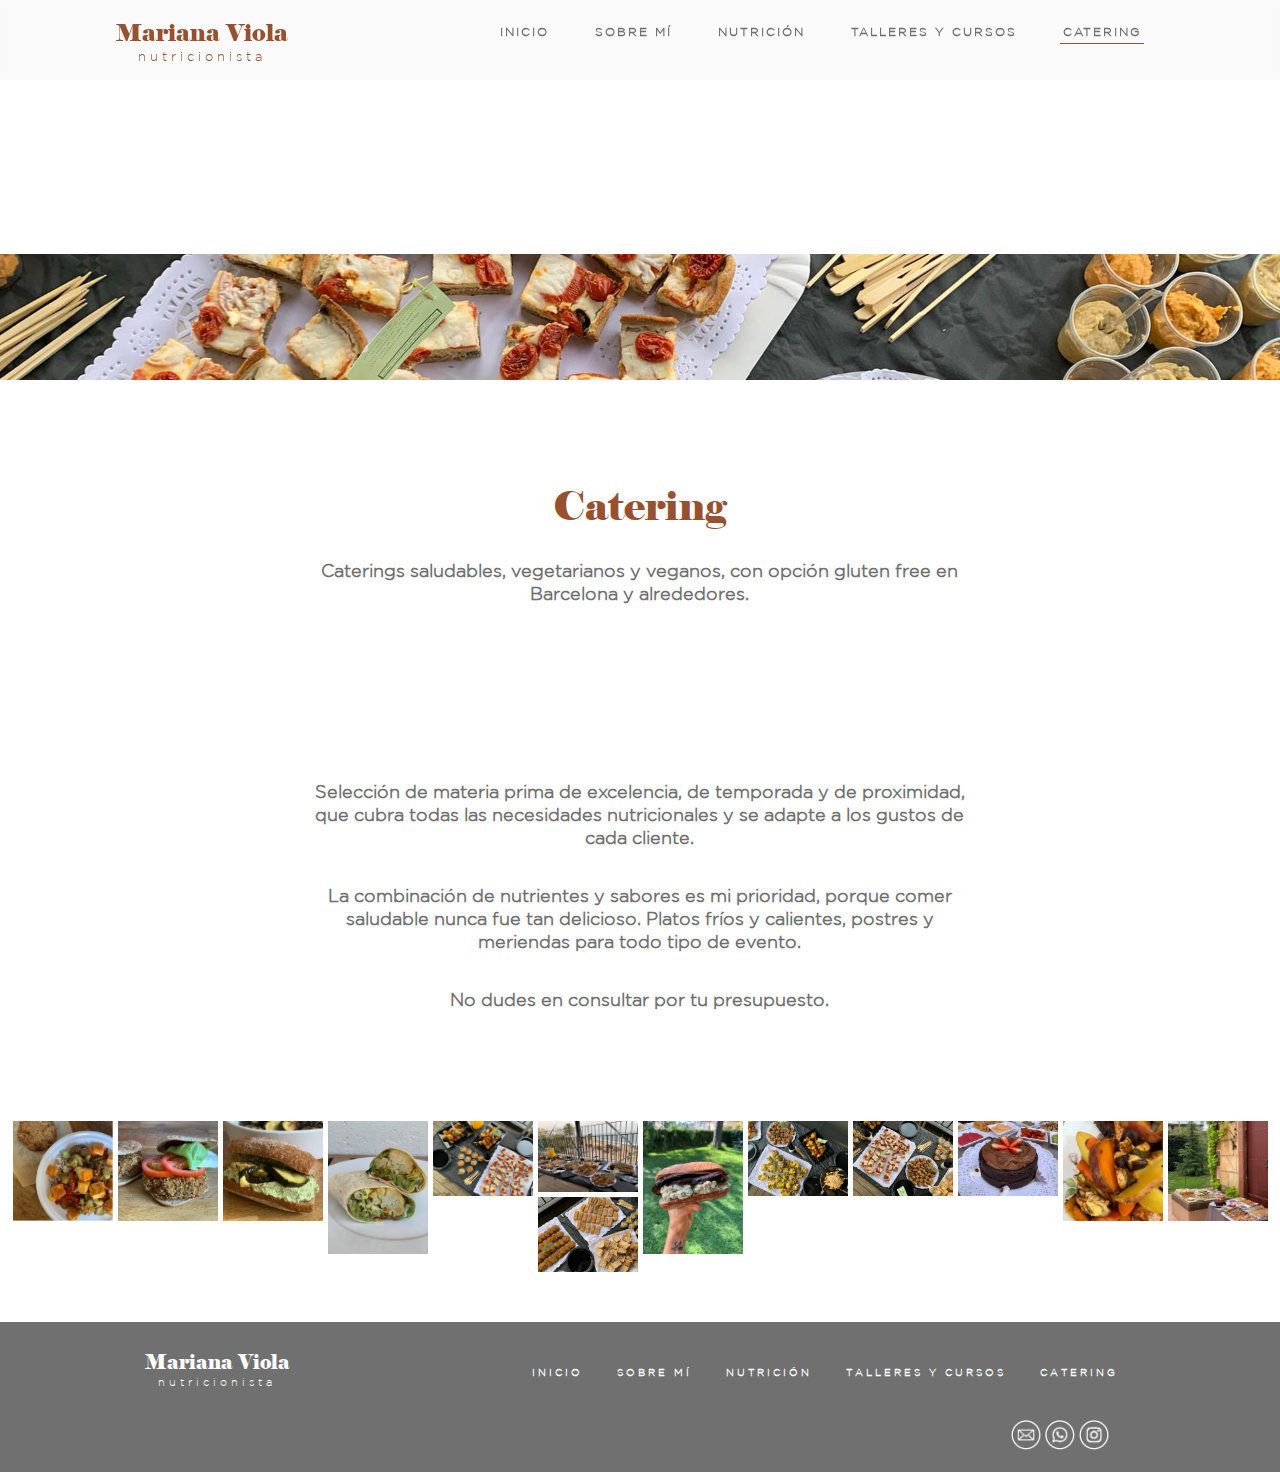
==== commit 861ebdda: "Agregados los firuletes y agregando la seccion catering" ====
--- a/catering.html
+++ b/catering.html
@@ -37,14 +37,44 @@
         <main>
             <section class="secciones">
                 <div class="div-imagen imagen-catering"></div>
-                <div class="div-contenido">
+                <div class="div-contenido catering">
                     <h2 class="titulosH2">Catering</h2>
                     <p class="parrafos">Caterings saludables, vegetarianos y veganos, con opción gluten free en Barcelona y alrededores.</p>
                 </div>
-                <div class="div-imagen imagen-catering2"></div>
-                <div class="div-contenido">
+                <!-- Swiper -->
+                <div class="swiper mySwiper">
+                    <div class="swiper-wrapper">
+                        <div class="swiper-slide fotos-catering">
+                                <div class="foto-catering foto-catering-1"></div>
+                        </div>
+                        <div class="swiper-slide fotos-catering">
+                                <div class="foto-catering foto-catering-2"></div>
+                        </div>
+                        <div class="swiper-slide fotos-catering">
+                                <div class="foto-catering foto-catering-3"></div>
+                        </div>
+                        <div class="swiper-slide fotos-catering">
+                                <div class="foto-catering foto-catering-4"></div>
+                        </div>
+                        <div class="swiper-slide fotos-catering">
+                                <div class="foto-catering foto-catering-5"></div>
+                        </div>
+                        <div class="swiper-slide fotos-catering">
+                                <div class="foto-catering foto-catering-6"></div>
+                        </div>
+                        <div class="swiper-slide fotos-catering">
+                                <div class="foto-catering foto-catering-7"></div>
+                        </div>
+                        
+                    </div>
+                    <div class="swiper-button-next" style="color: #ffffff"></div>
+                    <div class="swiper-button-prev" style="color: #ffffff"></div>
+                    <div class="swiper-pagination" id="paginador-blanco"></div>
+                </div>
+                <div class="div-contenido catering">
                     <p class="parrafos">Selección de materia prima de excelencia, de temporada y de proximidad, que cubra todas las necesidades nutricionales y se adapte a los gustos de cada cliente.</p>
-                    <p class="parrafos">La combinación de nutrientes y sabores es mi prioridad, porque comer saludable nunca fue tan delicioso. Platos fríos y calientes, postres y meriendas para todo tipo de evento. No dudes en consultar por tu presupuesto.</p>
+                    <p class="parrafos">La combinación de nutrientes y sabores es mi prioridad, porque comer saludable nunca fue tan delicioso. Platos fríos y calientes, postres y meriendas para todo tipo de evento.</p>
+                    <p class="parrafos">No dudes en consultar por tu presupuesto.</p>
                 </div>
                 <div class="grid-container">
                     <img class="grid-item" src="recursos/imagenes/grilla catering/imagen-1.jpg" alt="imagen-1">
@@ -92,5 +122,9 @@
         <script src="js/grilla.js"></script>
         <script src="js/jquery.js"></script>
         <script src="js/javascript.js"></script>
+        <!-- Swiper JS -->
+        <script src="js/swiper.min.js"></script>
+        <!-- Initialize Swiper -->
+        <script src="js/iniciarSwiperConLoop.js"></script>
     </body>
 </html>--- a/css/320.css
+++ b/css/320.css
@@ -48,7 +48,6 @@
 
 .menu {
     display: none;
-    position: fixed;
     text-align: left;
     position: absolute;
     left: 0px;
@@ -144,13 +143,18 @@
 /* SOBRE MI */
 
 .secciones .imagen-sobre-mi {
-    background: url(../recursos/imagenes/sobremi-background.png) no-repeat center;
+    background: url(../recursos/imagenes/sobremi-mobile.png) no-repeat center;
 }
 
 /* NUTRICION */
 
 .secciones .imagen-nutricion {
-    background: url(../recursos/imagenes/nutricion-background.jpg) no-repeat center;
+    background: url(../recursos/imagenes/nutricion-mobile.png) no-repeat center;
+    background-size: cover;
+}
+
+.cita-nutricion {
+    display: none;
 }
 
 .cinco-pilares {
@@ -200,6 +204,10 @@
     width: 92%;
 }
 
+.parrafos-side-pilares {
+    display: none;
+}
+
 #plato-equilibrado {
     width: 90%;
     margin: 20px auto 10px;
@@ -216,7 +224,7 @@
 
 .consulta-nutricional p {
     font-family: "GothamLight";
-    font-size: 14px;
+    font-size: 16px;
     line-height: 16px;
     margin: 0 auto;
 }
@@ -227,13 +235,15 @@
 }
 
 .consulta-nutricional .beneficios-consulta img{
-    width: 60%;
+    width: 128px;
+    height: 128px;
 }
 
 /* TALLERES Y CURSOS */
 
 .secciones .imagen-talleres-y-cursos {
-    background: url(../recursos/imagenes/talleresycursos-background.jpg) no-repeat center;
+    background: url(../recursos/imagenes/talleres-mobile.png) no-repeat center;
+    background-size: cover;
 }
 
 .talleres img {
@@ -245,7 +255,7 @@
     font-family: "GothamLight";
     font-size: 17px;
     line-height: 20px;
-    color: var(--MarronTitulosyTexto);
+    color: #ffffff;
     margin: 10px auto 15px;
     width: 95%;
 }
@@ -253,23 +263,28 @@
 .talleres p {
     font-family: "GothamLight";
     font-size: 14px;
+    font-weight: 1;
     line-height: 16px;
-    color: var(--Negrito);
+    color: #ffffff;
     margin: 10px auto 15px;
     padding-bottom: 15px;
     width: 95%;
 }
 
 .taller-contenedor {
-    box-shadow: 1px 3px 6px 0px rgba(0, 0, 0, 0.2);
     margin-bottom: 10px;
     height: 342px;
+    background-color: var(--BackRosita);
 }
 
 #taller-1, #taller-2, #taller-3, #taller-4, #taller-5 {
     height: 400px;
     margin: 0 auto;
     padding: 20px;
+}
+
+.myTaller {
+    display: none;
 }
 
 .antropometria {
@@ -293,19 +308,43 @@
 }
 
 .antropometria .imagen-antropometria {
-    background: url(../recursos/imagenes/antropometria.png) no-repeat center;
+    background: url(../recursos/imagenes/antropometria-mobile.jpg) no-repeat center;
     height: 371px;
 }
 
 /* CATERING */
 
 .secciones .imagen-catering {
-    background: url(../recursos/imagenes/catering-background.jpg) no-repeat center;
-}
-
-.secciones .imagen-catering2 {
-    background: url(../recursos/imagenes/catering-background2.png) no-repeat left;
-    height: 277px;
+    background: url(../recursos/imagenes/catering-mobile.png) no-repeat center;
+    background-size: cover;
+}
+
+.foto-catering-1 {
+    background: url(../recursos/imagenes/catering-1.jpg) no-repeat center center;
+}
+.foto-catering-2 {
+    background: url(../recursos/imagenes/catering-2.jpg) no-repeat center center;
+}
+.foto-catering-3 {
+    background: url(../recursos/imagenes/catering-3.jpg) no-repeat center center;
+}
+.foto-catering-4 {
+    background: url(../recursos/imagenes/catering-4.jpg) no-repeat center center;
+}
+.foto-catering-5 {
+    background: url(../recursos/imagenes/catering-5.jpg) no-repeat center center;
+}
+.foto-catering-6 {
+    background: url(../recursos/imagenes/catering-6.jpg) no-repeat center center;
+}
+.foto-catering-7 {
+    background: url(../recursos/imagenes/catering-7.jpg) no-repeat center center;
+}
+
+.foto-catering{
+    background-size: cover;
+    height: 250px;
+    position: relative;
 }
 
 .grid-container {
@@ -323,13 +362,37 @@
 
 .sobre-mi{
     background-color: var(--BackRosita);
-}
-
-.sobre-mi div{
+    position: relative;
+    overflow: hidden;
+}
+
+.sobre-mi::before{
+    content: url(../recursos/imagenes/firulete-mobile.png);
+    display: block;
+    position: absolute;
+    left: 0px;
+    top: 18px;
+}
+
+.sobre-mi::after{
+    content: url(../recursos/imagenes/firulete-mobile2.png);
+    display: block;
+    position: absolute;
+    right: -16px;
+    bottom: 10px;
+}
+
+.sobre-mi-div{
     margin: 20px auto;
     padding: 20px 0 40px;
     width: 75%;
     text-align: center;
+    position: relative;
+}
+
+.sobre-mi-div .sobre-mi-foto-perfil {
+    background: url(../recursos/imagenes/perfil-mobile.png) no-repeat center;
+    height: 122px;
 }
 
 .sobre-mi p:nth-of-type(1) {
@@ -405,7 +468,7 @@
     padding: 40px 0 40px;
 }
 
-.talleres-y-cursos div:first-of-type {
+.talleres-y-cursos .intro {
     width: 90%;
     margin: 0 auto;
     text-align: center;
@@ -423,14 +486,17 @@
     display: block;
 }
 
-.talleres-y-cursos div:nth-of-type(2) {
-    margin: 0 auto;
-    text-align: center;
-}
-
-.talleres-y-cursos img{
+.talleres-y-cursos .talleres-foto{
+    background: url(../recursos/imagenes/talleres-mobile.png) no-repeat center;
+    background-size: cover;
+    height: 230px;
     width: 100%;
-    margin-bottom: 20px;
+    margin-bottom: 30px;
+}
+
+#talleres-boton {
+    margin: 0 auto;
+    text-align: center;
 }
 
 /*===================== CATERING DEL INICIO =====================*/
@@ -447,6 +513,7 @@
 .consultas-online {
     background: url(../recursos/imagenes/cherrysBackground.png) no-repeat;
     background-size: cover;
+    background-attachment: fixed;
 }
 
 .consultas-online .div-consultas {
@@ -488,10 +555,15 @@
     overflow: auto;
 }
 
+.contacto {
+    display: none;
+}
+
 /*===================== FOOTER =====================*/
 
 footer {
     background-color: var(--Negrito);
+    position: relative;
 }
 
 footer div:nth-of-type(1){
@@ -499,7 +571,11 @@
     margin: 0 auto;
     padding: 10px 0 10px;
     display: flex;
-    justify-content: space-around;
+    justify-content: space-between;
+}
+
+#logo-name-footer {
+    margin-left: 10%;
 }
 
 #logo-name-footer a{
@@ -517,10 +593,10 @@
     letter-spacing: 4px;
 }
 
-#logo-redes {
-    display: flex;
-    flex-direction: column;
-    align-items: center;
+#div-redes {
+    position: absolute;
+    top: 60%;
+    left: 15%;
 }
 
 #div-lista-footer {
--- a/css/700.css
+++ b/css/700.css
@@ -96,8 +96,10 @@
 /* SOBRE MI */
 
 .secciones .imagen-sobre-mi {
-    background: url(../recursos/imagenes/sobremi-background.png) no-repeat center;
-    height: 150px;
+    background: url(../recursos/imagenes/sobremi-tablet.png) no-repeat right;
+    background-size: cover;
+    background-attachment: fixed;
+    height: 250px;
     margin: 0 auto 10%;
 }
 
@@ -105,6 +107,32 @@
     display: flex;
     position: relative;
     margin: 40px 0 0;
+}
+
+.flex-container-sobre-mi::before{
+    background-image: url(../recursos/imagenes/firulete-desktop2.png);
+    background-size: 80px 120px;
+    display: inline-block;
+    width: 80px;
+    height: 120px;
+    position: absolute; 
+    top: 40%;
+    right: 0;
+    content: "";
+    z-index: -1;
+}
+
+.flex-container-sobre-mi::after{
+    background-image: url(../recursos/imagenes/firulete-desktop.png);
+    background-size: 220px 100px;
+    display: inline-block;
+    width: 220px;
+    height: 100px;
+    position: absolute;
+    left: 0px;
+    bottom: 27%;
+    content: "";
+    z-index: 10;
 }
 
 .sobre-mi-foto {
@@ -143,8 +171,9 @@
 /* NUTRICION */
 
 .secciones .imagen-nutricion {
-    background: url(../recursos/imagenes/nutricion-background.jpg) no-repeat center;
-    height: 150px;
+    background: url(../recursos/imagenes/nutricion-tablet.png) no-repeat center center;
+    background-size: cover;
+    height: 250px;
     margin: 0 auto 10%;
 }
 
@@ -222,7 +251,7 @@
     line-height: 16px;
     width: 75%;
     align-self: center;
-    padding-left: 10px;
+    padding-left: 5px;
 }
 
 .container-cinco-pilares {
@@ -322,8 +351,9 @@
 /* TALLERES Y CURSOS */
 
 .secciones .imagen-talleres-y-cursos {
-    background: url(../recursos/imagenes/talleresycursos-background.jpg) no-repeat center;
-    height: 150px;
+    background: url(../recursos/imagenes/talleres.jpg) no-repeat center;
+    background-size: cover;
+    height: 250px;
     margin: 0 auto 10%;
 }
 
@@ -337,7 +367,7 @@
     display: none;
 }
 
-#taller-numero {
+.taller-numero {
     display: flex;
     flex-wrap: wrap;
     justify-content: space-evenly;
@@ -361,7 +391,7 @@
     font-family: "GothamLight";
     font-size: 17px;
     line-height: 20px;
-    color: var(--MarronTitulosyTexto);
+    color: #ffffff;
     margin: 10px auto 15px;
     width: 95%;
     text-align: center;
@@ -374,8 +404,9 @@
 .talleres p {
     font-family: "GothamLight";
     font-size: 14px;
+    font-weight: 1;
     line-height: 16px;
-    color: var(--Negrito);
+    color: #ffffff;
     margin: 10px auto 15px;
     padding-bottom: 15px;
     width: 95%;
@@ -383,8 +414,8 @@
 }
 
 .taller-contenedor {
-    box-shadow: 1px 3px 6px 0px rgba(0, 0, 0, 0.2);
     margin-bottom: 10px;
+    background-color: var(--BackRosita);
 } 
 
 .antropometria {
@@ -421,7 +452,7 @@
 }
 
 .antropometria .imagen-antropometria {
-    background: url(../recursos/imagenes/antropometria.png) no-repeat center;
+    background: url(../recursos/imagenes/antropometria-mobile.jpg) no-repeat center;
     height: 371px;
     width: 45%;
     order: 3;
@@ -431,12 +462,38 @@
 /* CATERING */
 
 .secciones .imagen-catering {
-    background: url(../recursos/imagenes/catering-background.jpg) no-repeat center;
-}
-
-.secciones .imagen-catering2 {
-    background: url(../recursos/imagenes/catering-background2.png) no-repeat left;
-    height: 277px;
+    background: url(../recursos/imagenes/catering-tablet.png) no-repeat center;
+    background-size: cover;
+    height: 250px;
+    margin: 0 auto 10%;
+}
+
+.foto-catering-1 {
+    background: url(../recursos/imagenes/catering-1.jpg) no-repeat center center;
+}
+.foto-catering-2 {
+    background: url(../recursos/imagenes/catering-2.jpg) no-repeat center center;
+}
+.foto-catering-3 {
+    background: url(../recursos/imagenes/catering-3.jpg) no-repeat center center;
+}
+.foto-catering-4 {
+    background: url(../recursos/imagenes/catering-4.jpg) no-repeat center center;
+}
+.foto-catering-5 {
+    background: url(../recursos/imagenes/catering-5.jpg) no-repeat center center;
+}
+.foto-catering-6 {
+    background: url(../recursos/imagenes/catering-6.jpg) no-repeat center center;
+}
+.foto-catering-7 {
+    background: url(../recursos/imagenes/catering-7.jpg) no-repeat center center;
+}
+
+.foto-catering{
+    background-size: cover;
+    height: 250px;
+    position: relative;
 }
 
 .grid-container {
@@ -454,6 +511,31 @@
 
 .sobre-mi{
     background-color: var(--BackRosita);
+    position: relative;
+}
+
+.sobre-mi::before{
+    background-image: url(../recursos/imagenes/firulete-1.png);
+    background-size: 90px 120px;
+    display: inline-block;
+    width: 90px;
+    height: 120px;
+    position: absolute;
+    left: 0px;
+    bottom: 20px;
+    content: "";
+}
+
+.sobre-mi::after{
+    background-image: url(../recursos/imagenes/firulete-2.png);
+    background-size: 120px 60px;
+    display: inline-block;
+    width: 120px;
+    height: 60px;
+    position: absolute; 
+    bottom: -25px;
+    right: 0px;
+    content: "";
 }
 
 .sobre-mi-div{
@@ -580,13 +662,13 @@
 .flex-item-talleres-foto {
     width: 100%;
     order: 5;
-    flex: 40%;
+    flex: 50%;
 }
 
 .talleres-y-cursos .talleres-foto{
-    background: url(../recursos/imagenes/talleres.png) no-repeat center top;
-    background-size: contain;
-    height: 240px;
+    background: url(../recursos/imagenes/talleres-mobile.png) no-repeat center;
+    background-size: cover;
+    height: 230px;
     width: 100%;
 }
 
@@ -595,15 +677,15 @@
     text-align: center;
     order: 3;
     position: absolute;
-    top: 70%;
-    left: 30%;
+    top: 77%;
+    left: 25%;
 }
 
 /*===================== CATERING DEL INICIO =====================*/
 
 .catering {
     width: 85%;
-    margin: 50px auto;
+    margin: 30px auto;
     padding: 40px 0 40px;
     text-align: center;
 }
@@ -687,9 +769,6 @@
 .contacto a:nth-of-type(2){
     margin-left: 5px;
 }
-.contacto a:nth-of-type(2):hover{
-    border-bottom: 1px solid #ffffff;
-}
 
 /*===================== FOOTER =====================*/
 
--- a/css/1024.css
+++ b/css/1024.css
@@ -96,8 +96,10 @@
 /* SOBRE MI */
 
 .secciones .imagen-sobre-mi {
-    background: url(../recursos/imagenes/sobremi-background.png) no-repeat center;
-    height: 150px;
+    background: url(../recursos/imagenes/header-sobre-mi.jpg) no-repeat right;
+    background-attachment: fixed;
+    background-size: cover;
+    height: 300px;
     margin: 0 auto 10%;
 }
 
@@ -105,6 +107,32 @@
     display: flex;
     position: relative;
     margin: 40px 0 0;
+}
+
+.flex-container-sobre-mi::before{
+    background-image: url(../recursos/imagenes/firulete-desktop2.png);
+    background-size: 120px 170px;
+    display: inline-block;
+    width: 120px;
+    height: 170px;
+    position: absolute; 
+    top: 40%;
+    right: 2%;
+    content: "";
+    z-index: -1;
+}
+
+.flex-container-sobre-mi::after{
+    background-image: url(../recursos/imagenes/firulete-desktop.png);
+    background-size: 440px 170px;
+    display: inline-block;
+    width: 400px;
+    height: 135px;
+    position: absolute;
+    left: 0px;
+    bottom: 23%;
+    content: "";
+    z-index: 10;
 }
 
 .sobre-mi-foto {
@@ -143,9 +171,11 @@
 /* NUTRICION */
 
 .secciones .imagen-nutricion {
-    background: url(../recursos/imagenes/nutricion-background.jpg) no-repeat center;
-    height: 150px;
-    margin: 0 auto 10%;
+    background: url(../recursos/imagenes/nutricion.jpg) no-repeat center;
+    background-size: contain;
+    background-attachment: fixed;
+    height: 300px;
+    margin: 0 auto 5%;
 }
 
 .no-dieta {
@@ -330,9 +360,10 @@
 /* TALLERES Y CURSOS */
 
 .secciones .imagen-talleres-y-cursos {
-    background: url(../recursos/imagenes/talleresycursos-background.jpg) no-repeat center;
-    height: 150px;
-    margin: 0 auto 10%;
+    background: url(../recursos/imagenes/talleres.jpg) no-repeat center;
+    background-size: cover;
+    height: 300px;
+    margin: 0 auto 5%;
 }
 
 .talleres-intro .titulosH2, .talleres-intro .parrafo-intro {
@@ -369,7 +400,7 @@
     font-family: "GothamLight";
     font-size: 15px;
     line-height: 20px;
-    color: var(--MarronTitulosyTexto);
+    color: #ffffff;
     margin: 10px auto 15px;
     width: 95%;
     text-align: center;
@@ -382,8 +413,9 @@
 .talleres p {
     font-family: "GothamLight";
     font-size: 14px;
+    font-weight: 1;
     line-height: 18px;
-    color: var(--Negrito);
+    color: #ffffff;
     margin: 10px auto 15px;
     padding-bottom: 15px;
     width: 95%;
@@ -391,8 +423,8 @@
 }
 
 .taller-contenedor {
-    box-shadow: 1px 3px 6px 0px rgba(0, 0, 0, 0.2);
     margin-bottom: 10px;
+    background-color: var(--BackRosita);
 } 
 
 .antropometria {
@@ -432,11 +464,61 @@
 
 /* CATERING */
 
+.secciones .imagen-catering {
+    background: url(../recursos/imagenes/catering.jpg) no-repeat center;
+    background-size: contain;
+    background-attachment: fixed;
+    height: 300px;
+    margin: 0 auto 5%;
+}
+
+.secciones .foto-catering1 {
+    background: url(../recursos/imagenes/catering-1.jpg) no-repeat center;
+    background-size: contain;
+    height: 400px;
+    width: 100%;
+}
+
+.grid-container {
+    margin: 10px auto 40px;
+    padding: 5px;
+}
+
+.grid-item {
+    width: 100px;
+    object-fit: cover;
+    margin-bottom: 5px;
+}
 
 /*===================== SOBRE MI DEL INICIO =====================*/
 
 .sobre-mi{
     background-color: var(--BackRosita);
+    position: relative;
+}
+
+.sobre-mi::before{
+    background-image: url(../recursos/imagenes/firulete-1.png);
+    background-size: 148px 196px;
+    display: inline-block;
+    width: 148px;
+    height: 196px;
+    position: absolute;
+    left: 0px;
+    bottom: 20px;
+    content: "";
+}
+
+.sobre-mi::after{
+    background-image: url(../recursos/imagenes/firulete-2.png);
+    background-size: 160px 90px;
+    display: inline-block;
+    width: 160px;
+    height: 90px;
+    position: absolute; 
+    bottom: -45px;
+    right: 0px;
+    content: "";
 }
 
 .sobre-mi-div{
@@ -468,7 +550,7 @@
     margin: 20px 0;
     font-family: "elephant";
     font-size: 30px;
-    line-height: 30px;
+    line-height: 35px;
     color: var(--MarronTitulosyTexto);
 }
 
@@ -576,13 +658,13 @@
 .flex-item-talleres-foto {
     width: 100%;
     order: 5;
-    flex: 40%;
+    flex: 60%;
 }
 
 .talleres-y-cursos .talleres-foto{
-    background: url(../recursos/imagenes/talleres.png) no-repeat center top;
-    background-size: contain;
-    height: 270px;
+    background: url(../recursos/imagenes/talleres-mobile.png) no-repeat center;
+    background-size: cover;
+    height: 230px;
     width: 100%;
 }
 
@@ -591,15 +673,15 @@
     text-align: center;
     order: 3;
     position: absolute;
-    top: 65%;
-    left: 38%;
+    top: 72%;
+    left: 30%;
 }
 
 /*===================== CATERING DEL INICIO =====================*/
 
 .catering {
     width: 85%;
-    margin: 80px auto;
+    margin: 30px auto;
     padding: 40px 0 40px;
     text-align: center;
 }
@@ -689,9 +771,6 @@
 .contacto a:nth-of-type(2){
     margin-left: 5px;
 }
-.contacto a:nth-of-type(2):hover{
-    border-bottom: 1px solid #ffffff;
-}
 
 /*===================== FOOTER =====================*/
 
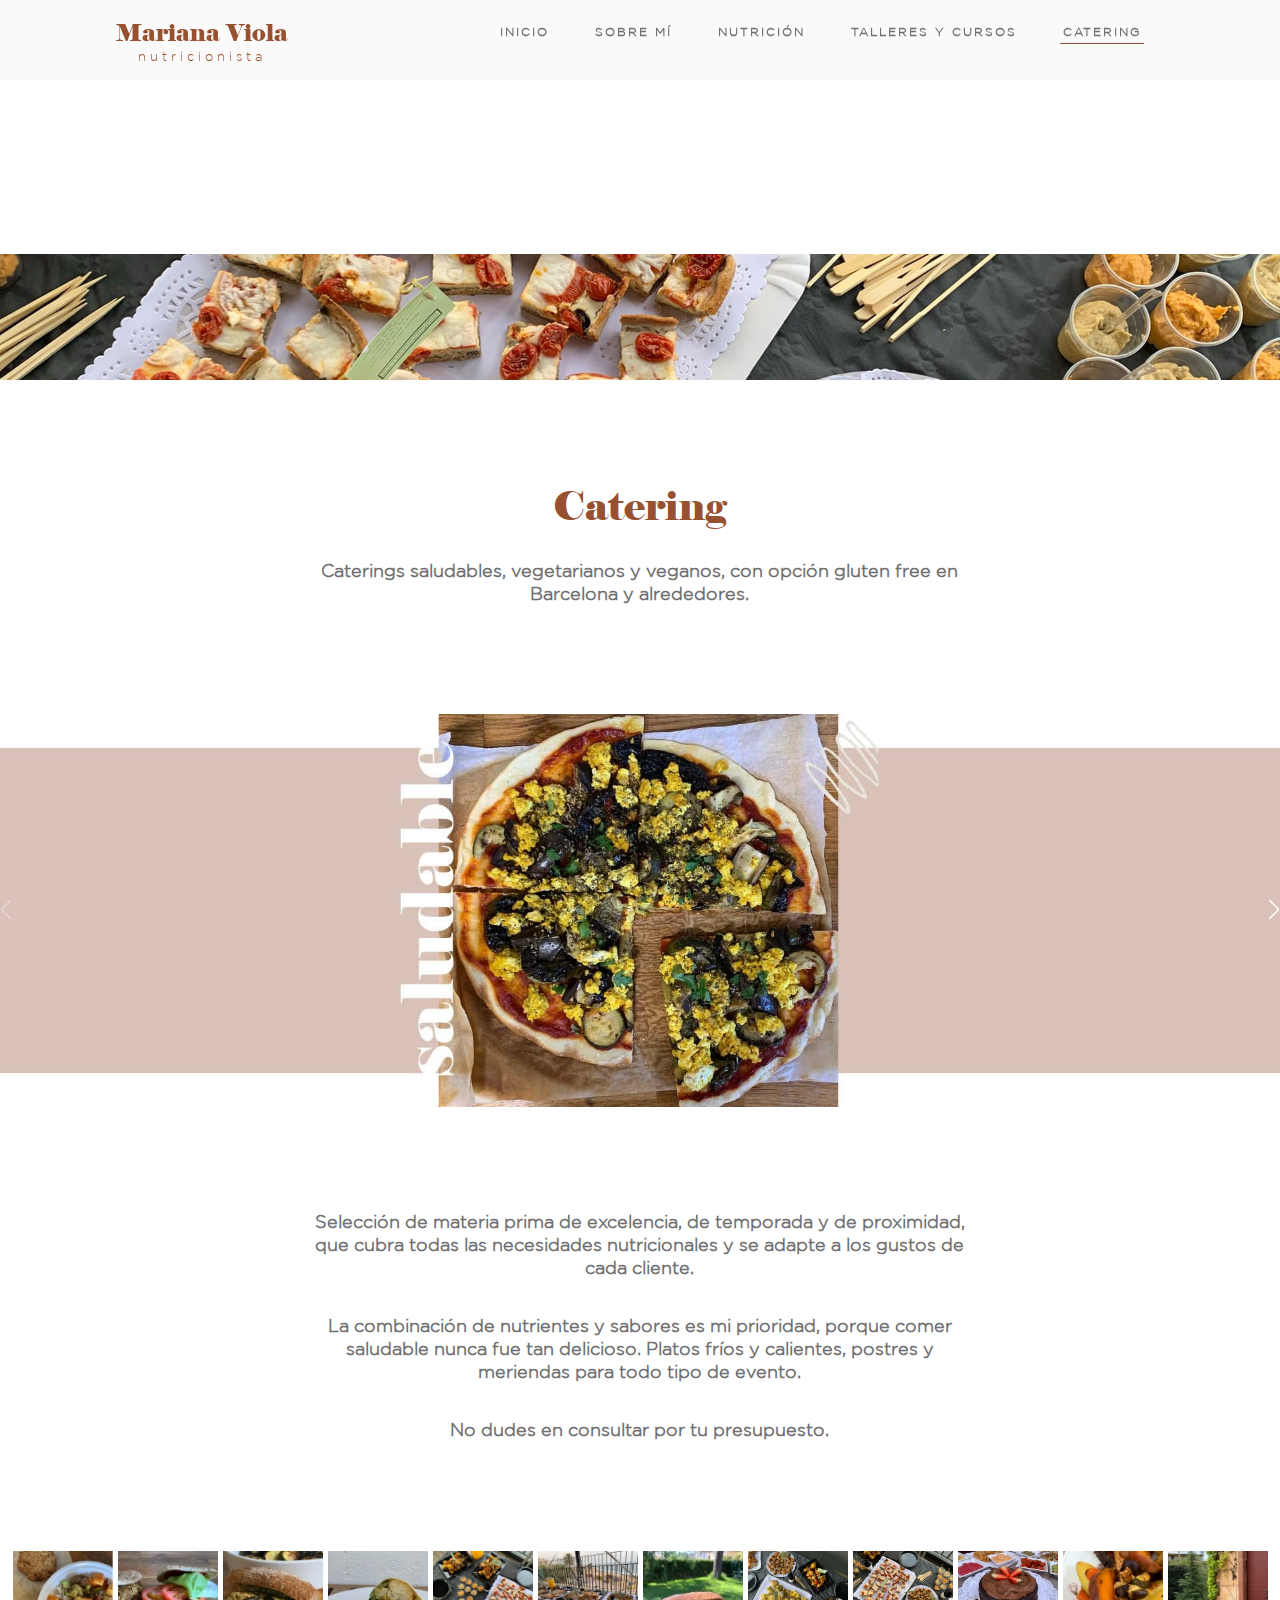
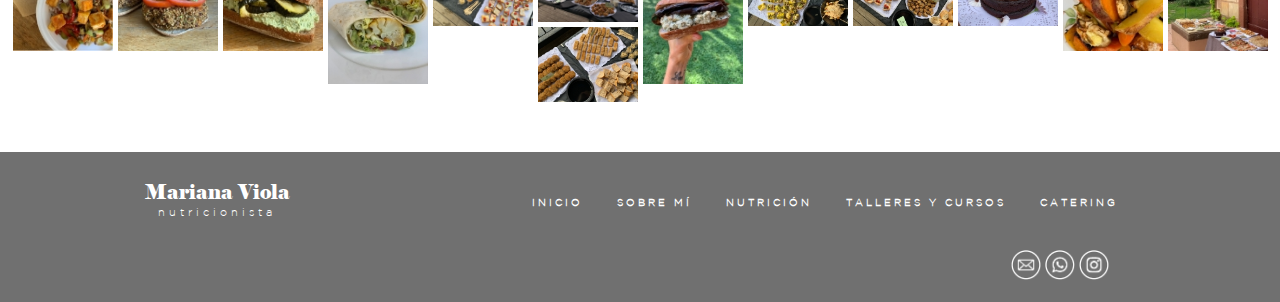
==== commit 627461e1: "Terminado sliders catering" ====
--- a/catering.html
+++ b/catering.html
@@ -7,7 +7,7 @@
         <link rel="stylesheet" href="recursos/fonts/fonts.css">
         <link rel="stylesheet" href="css/320.css" media="(max-width: 699.9px)">
         <!-- Link Swiper's CSS -->
-        <link rel="stylesheet" href="css/swiper.min.css" media="(max-width: 699.9px)">
+        <link rel="stylesheet" href="css/swiper.min.css">
         <link rel="stylesheet" href="css/700.css" media="(min-width: 700px) and (max-width: 1023.9px)">
         <link rel="stylesheet" href="css/1024.css" media="(min-width: 1024px)">
         <title>Mariana Viola | Nutricionista</title>
@@ -125,6 +125,6 @@
         <!-- Swiper JS -->
         <script src="js/swiper.min.js"></script>
         <!-- Initialize Swiper -->
-        <script src="js/iniciarSwiperConLoop.js"></script>
+        <script src="js/iniciarSwiperConLoopyAutoplay.js"></script>
     </body>
 </html>--- a/css/320.css
+++ b/css/320.css
@@ -72,7 +72,7 @@
 
 .menu ul li a{
     margin: 0 0 0 30px;
-    padding: 30px 10px 5px 0px;
+    padding: 30px 10px 10px 0px;
     color: var(--Negrito);
     text-decoration: none;
     display: inline-block;
@@ -247,7 +247,7 @@
 }
 
 .talleres img {
-    width: 230px;
+    width: 257px;
     margin: 0 auto;
 }
 
@@ -272,8 +272,9 @@
 }
 
 .taller-contenedor {
-    margin-bottom: 10px;
-    height: 342px;
+    margin: 0 auto 10px;
+    width: 257px;
+    height: 350px;
     background-color: var(--BackRosita);
 }
 
--- a/css/1024.css
+++ b/css/1024.css
@@ -472,11 +472,33 @@
     margin: 0 auto 5%;
 }
 
-.secciones .foto-catering1 {
-    background: url(../recursos/imagenes/catering-1.jpg) no-repeat center;
+.foto-catering-1 {
+    background: url(../recursos/imagenes/catering-1.jpg) no-repeat center center;
+}
+.foto-catering-2 {
+    background: url(../recursos/imagenes/catering-2.jpg) no-repeat center center;
+}
+.foto-catering-3 {
+    background: url(../recursos/imagenes/catering-3.jpg) no-repeat center center;
+}
+.foto-catering-4 {
+    background: url(../recursos/imagenes/catering-4.jpg) no-repeat center center;
+}
+.foto-catering-5 {
+    background: url(../recursos/imagenes/catering-5.jpg) no-repeat center center;
+}
+.foto-catering-6 {
+    background: url(../recursos/imagenes/catering-6.jpg) no-repeat center center;
+}
+.foto-catering-7 {
+    background: url(../recursos/imagenes/catering-7.jpg) no-repeat center center;
+}
+
+.foto-catering{
     background-size: contain;
     height: 400px;
     width: 100%;
+    position: relative;
 }
 
 .grid-container {
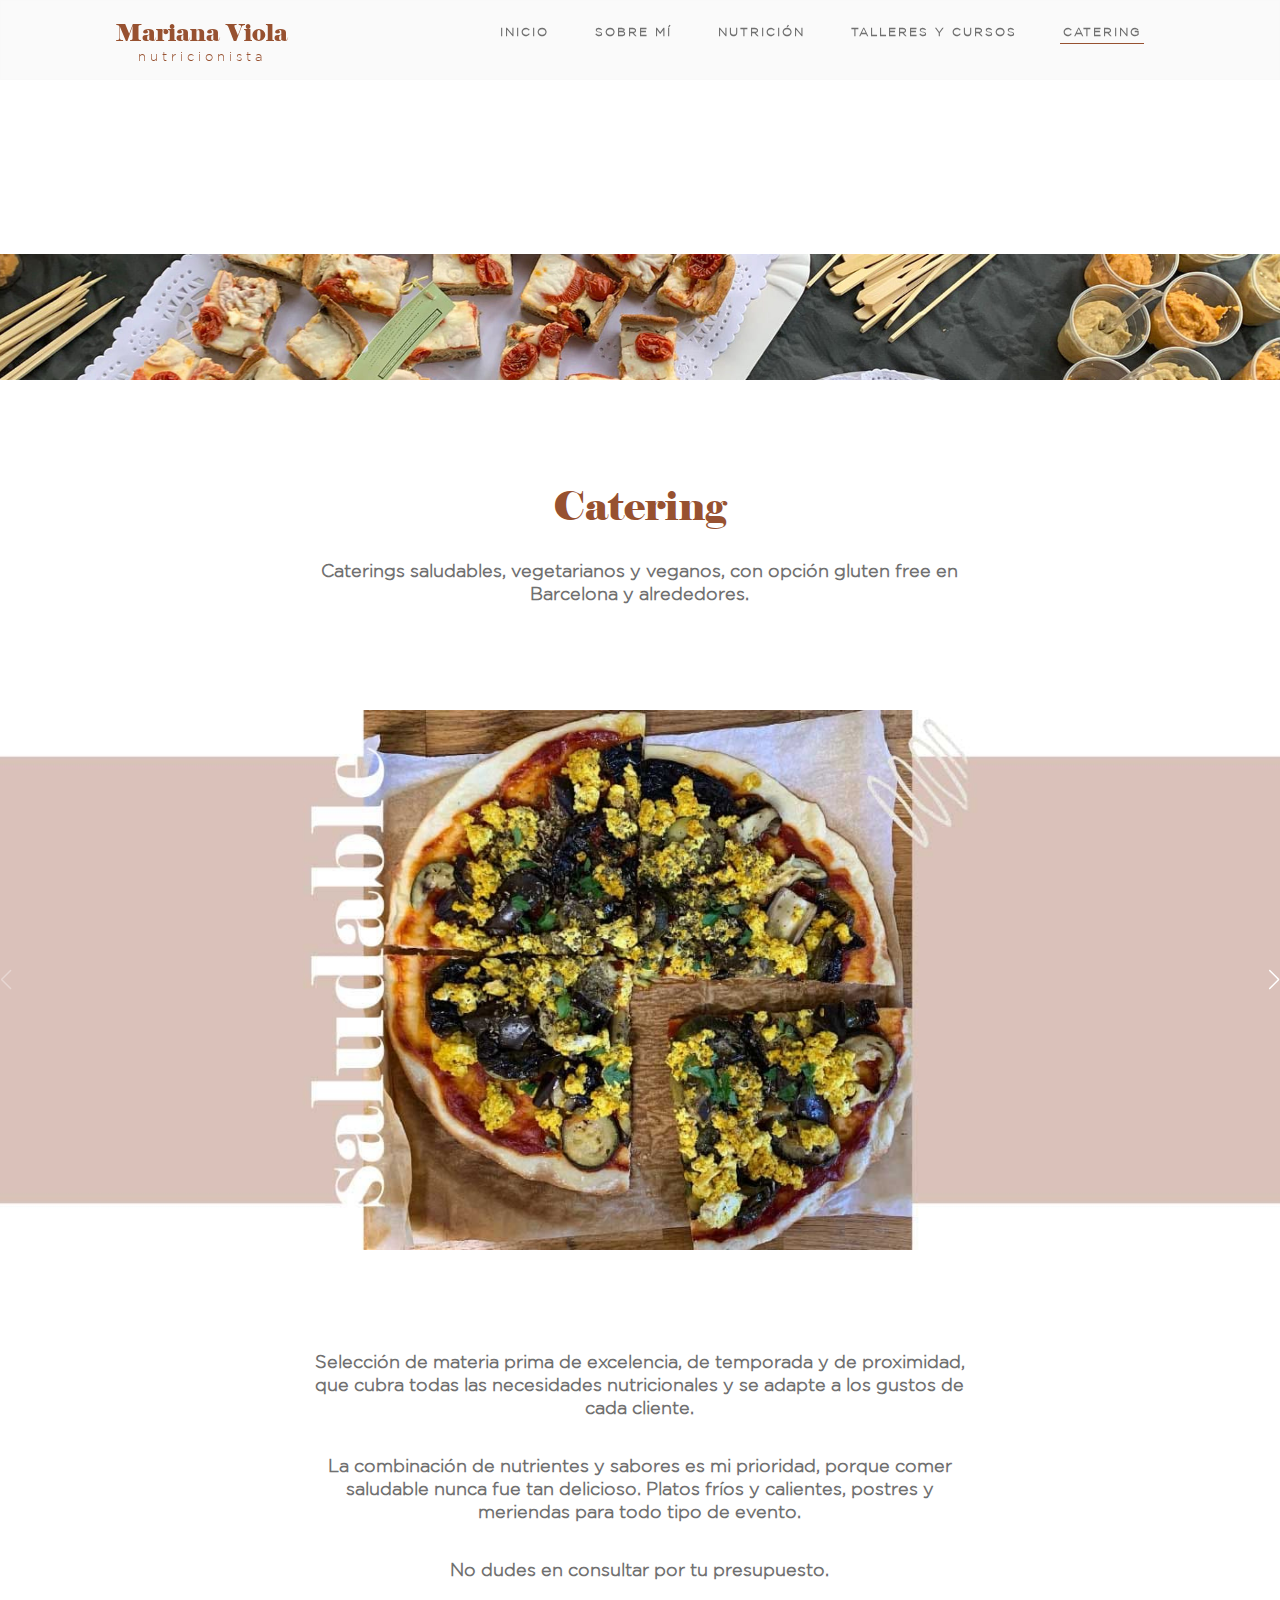
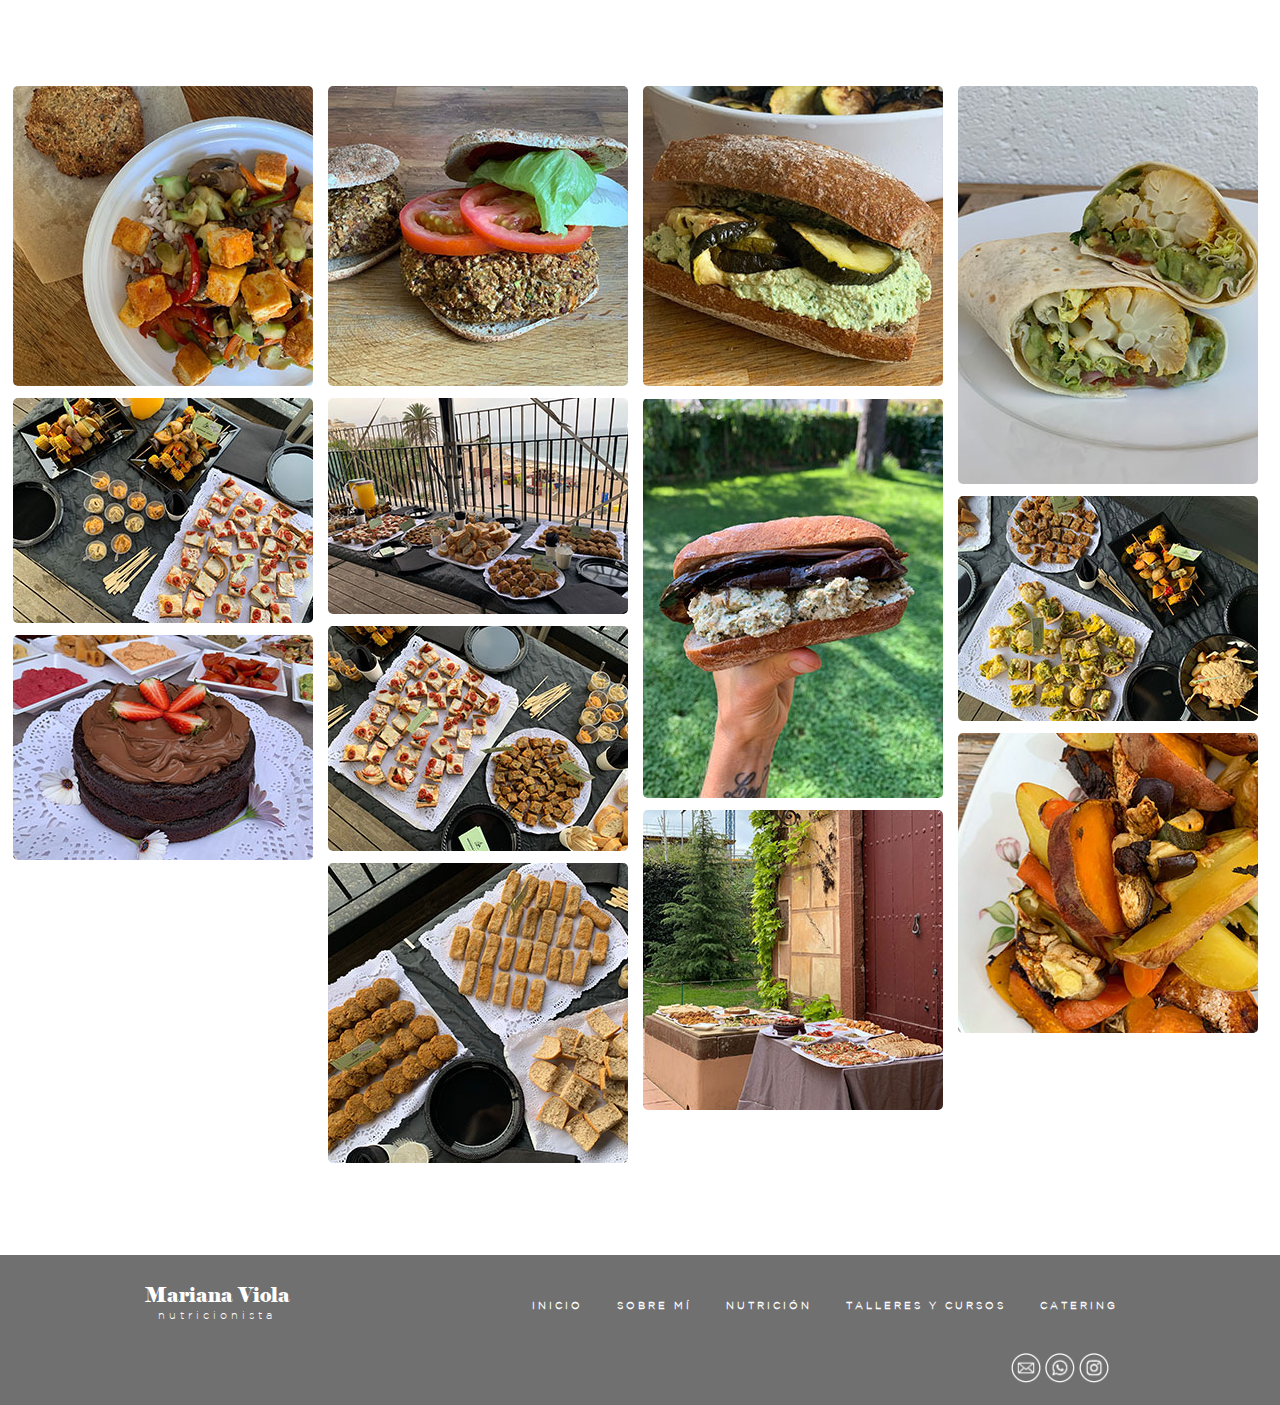
==== commit 02cdc4d7: "Agregado el formato a la grilla de catering, todas las resoluciones de pantalla" ====
--- a/catering.html
+++ b/catering.html
@@ -77,19 +77,19 @@
                     <p class="parrafos">No dudes en consultar por tu presupuesto.</p>
                 </div>
                 <div class="grid-container">
-                    <img class="grid-item" src="recursos/imagenes/grilla catering/imagen-1.jpg" alt="imagen-1">
-                    <img class="grid-item" src="recursos/imagenes/grilla catering/imagen-2.jpg" alt="imagen-2">
-                    <img class="grid-item" src="recursos/imagenes/grilla catering/imagen-3.jpg" alt="imagen-3">
-                    <img class="grid-item" src="recursos/imagenes/grilla catering/imagen-4.jpg" alt="imagen-4">
-                    <img class="grid-item" src="recursos/imagenes/grilla catering/imagen-5.jpg" alt="imagen-5">
-                    <img class="grid-item" src="recursos/imagenes/grilla catering/imagen-6.jpg" alt="imagen-6">
-                    <img class="grid-item" src="recursos/imagenes/grilla catering/imagen-7.jpg" alt="imagen-7">
-                    <img class="grid-item" src="recursos/imagenes/grilla catering/imagen-8.jpg" alt="imagen-8">
-                    <img class="grid-item" src="recursos/imagenes/grilla catering/imagen-9.jpg" alt="imagen-9">
-                    <img class="grid-item" src="recursos/imagenes/grilla catering/imagen-10.jpg" alt="imagen-10">
-                    <img class="grid-item" src="recursos/imagenes/grilla catering/imagen-11.jpg" alt="imagen-11" height="100px">
-                    <img class="grid-item" src="recursos/imagenes/grilla catering/imagen-12.jpg" alt="imagen-12" height="100px">
-                    <img class="grid-item" src="recursos/imagenes/grilla catering/imagen-13.jpg" alt="imagen-13" height="75px">
+                    <div class="grid-item" id="item-1"></div>
+                    <div class="grid-item" id="item-2"></div>
+                    <div class="grid-item" id="item-3"></div>
+                    <div class="grid-item" id="item-4"></div>
+                    <div class="grid-item" id="item-5"></div>
+                    <div class="grid-item" id="item-6"></div>
+                    <div class="grid-item" id="item-7"></div>
+                    <div class="grid-item" id="item-8"></div>
+                    <div class="grid-item" id="item-9"></div>
+                    <div class="grid-item" id="item-10"></div>
+                    <div class="grid-item" id="item-11" height="100px"></div>
+                    <div class="grid-item" id="item-12" height="100px"></div>
+                    <div class="grid-item" id="item-13" height="75px"></div>
                 </div>
             </section>
         </main>
--- a/css/320.css
+++ b/css/320.css
@@ -357,6 +357,72 @@
     width: 100px;
     object-fit: cover;
     margin-bottom: 5px;
+    border-radius: 5px;
+}
+
+#item-1 {
+    background: url(../recursos/imagenes/grilla-catering/mobile/imagen-1.jpg) no-repeat center center;
+    height: 100px;
+}
+
+#item-2 {
+    background: url(../recursos/imagenes/grilla-catering/mobile/imagen-2.jpg) no-repeat center center;
+    height: 100px;
+}
+
+#item-3 {
+    background: url(../recursos/imagenes/grilla-catering/mobile/imagen-3.jpg) no-repeat center center;
+    height: 100px;
+}
+
+#item-4 {
+    background: url(../recursos/imagenes/grilla-catering/mobile/imagen-4.jpg) no-repeat center center;
+    height: 132.77px;
+}
+
+#item-5 {
+    background: url(../recursos/imagenes/grilla-catering/mobile/imagen-5.jpg) no-repeat center center;
+    height: 75px;
+}
+
+#item-6 {
+    background: url(../recursos/imagenes/grilla-catering/mobile/imagen-6.jpg) no-repeat center center;
+    height: 75px;
+}
+
+#item-7 {
+    background: url(../recursos/imagenes/grilla-catering/mobile/imagen-7.jpg) no-repeat center center;
+    height: 132.77px;
+}
+
+#item-8 {
+    background: url(../recursos/imagenes/grilla-catering/mobile/imagen-8.jpg) no-repeat center center;
+    height: 75px;
+}
+
+#item-9 {
+    background: url(../recursos/imagenes/grilla-catering/mobile/imagen-9.jpg) no-repeat center center;
+    height: 75px;
+}
+
+#item-10 {
+    background: url(../recursos/imagenes/grilla-catering/mobile/imagen-10.jpg) no-repeat center center;
+    height: 75px;
+}
+
+#item-11 {
+    background: url(../recursos/imagenes/grilla-catering/mobile/imagen-11.jpg) no-repeat center center;
+    height: 100px;
+}
+
+#item-12 {
+    background: url(../recursos/imagenes/grilla-catering/mobile/imagen-12.jpg) no-repeat center center;
+    height: 100px;
+}
+
+#item-13 {
+    background: url(../recursos/imagenes/grilla-catering/mobile/imagen-13.jpg) no-repeat bottom left;
+    height: 75px;
 }
 
 /*===================== SOBRE MI DEL INICIO =====================*/
@@ -512,7 +578,7 @@
 /*===================== CONSULTAS ONLINE DEL INICIO =====================*/
 
 .consultas-online {
-    background: url(../recursos/imagenes/cherrysBackground.png) no-repeat;
+    background: url(../recursos/imagenes/cherrysBackground.jpg) no-repeat;
     background-size: cover;
     background-attachment: fixed;
 }
--- a/css/700.css
+++ b/css/700.css
@@ -497,14 +497,81 @@
 }
 
 .grid-container {
-    margin: 10px auto 40px;
+    margin: 10px auto 60px;
     padding: 5px;
 }
 
 .grid-item {
-    width: 100px;
+    width: 200px;
     object-fit: cover;
-    margin-bottom: 5px;
+    margin-bottom: 10px;
+    border-radius: 5px;
+}
+
+
+#item-1 {
+    background: url(../recursos/imagenes/grilla-catering/tablet-desktop/1.jpg) no-repeat center center;
+    height: 200px;
+}
+
+#item-2 {
+    background: url(../recursos/imagenes/grilla-catering/tablet-desktop/2.jpg) no-repeat center center;
+    height: 200px;
+}
+
+#item-3 {
+    background: url(../recursos/imagenes/grilla-catering/tablet-desktop/3.jpg) no-repeat center center;
+    height: 200px;
+}
+
+#item-4 {
+    background: url(../recursos/imagenes/grilla-catering/tablet-desktop/4.jpg) no-repeat center center;
+    height: 265.5px;
+}
+
+#item-5 {
+    background: url(../recursos/imagenes/grilla-catering/tablet-desktop/5.jpg) no-repeat center center;
+    height: 150px;
+}
+
+#item-6 {
+    background: url(../recursos/imagenes/grilla-catering/tablet-desktop/6.jpg) no-repeat center center;
+    height: 150px;
+}
+
+#item-7 {
+    background: url(../recursos/imagenes/grilla-catering/tablet-desktop/7.jpg) no-repeat center center;
+    height: 265.5px;
+}
+
+#item-8 {
+    background: url(../recursos/imagenes/grilla-catering/tablet-desktop/8.jpg) no-repeat center center;
+    height: 150px;
+}
+
+#item-9 {
+    background: url(../recursos/imagenes/grilla-catering/tablet-desktop/9.jpg) no-repeat center center;
+    height: 165px;
+}
+
+#item-10 {
+    background: url(../recursos/imagenes/grilla-catering/tablet-desktop/10.jpg) no-repeat center center;
+    height: 150px;
+}
+
+#item-11 {
+    background: url(../recursos/imagenes/grilla-catering/tablet-desktop/11.jpg) no-repeat center center;
+    height: 215px;
+}
+
+#item-12 {
+    background: url(../recursos/imagenes/grilla-catering/tablet-desktop/12.jpg) no-repeat center center;
+    height: 200px;
+}
+
+#item-13 {
+    background: url(../recursos/imagenes/grilla-catering/tablet-desktop/13.jpg) no-repeat center center;
+    height: 175px;
 }
 
 /*===================== SOBRE MI DEL INICIO =====================*/
@@ -693,7 +760,7 @@
 /*===================== CONSULTAS ONLINE DEL INICIO =====================*/
 
 .consultas-online {
-    background: url(../recursos/imagenes/cherrysBackground.png) no-repeat;
+    background: url(../recursos/imagenes/cherrysBackground.jpg) no-repeat;
     background-size: cover;
     background-attachment: fixed;
 }
--- a/css/1024.css
+++ b/css/1024.css
@@ -435,6 +435,13 @@
     overflow: hidden;
 }
 
+.separador-antropometria {
+    background-color: var(--Clarito);
+    display: block;
+    width: 100%;
+    height: 50px;
+}
+
 .antropometria h2{
     font-family: "elephant";
     font-size: 30px;
@@ -495,21 +502,86 @@
 }
 
 .foto-catering{
-    background-size: contain;
-    height: 400px;
+    background-size: cover;
+    height: 60vh;
     width: 100%;
     position: relative;
 }
 
 .grid-container {
-    margin: 10px auto 40px;
-    padding: 5px;
+    margin: 10px auto 80px;
 }
 
 .grid-item {
-    width: 100px;
+    width: 300px;
     object-fit: cover;
-    margin-bottom: 5px;
+    margin-bottom: 12px;
+    border-radius: 5px;
+}
+
+#item-1 {
+    background: url(../recursos/imagenes/grilla-catering/tablet-desktop/1.jpg) no-repeat center center;
+    height: 300px;
+}
+
+#item-2 {
+    background: url(../recursos/imagenes/grilla-catering/tablet-desktop/2.jpg) no-repeat center center;
+    height: 300px;
+}
+
+#item-3 {
+    background: url(../recursos/imagenes/grilla-catering/tablet-desktop/3.jpg) no-repeat center center;
+    height: 300px;
+}
+
+#item-4 {
+    background: url(../recursos/imagenes/grilla-catering/tablet-desktop/4.jpg) no-repeat center center;
+    height: 398px;
+}
+
+#item-5 {
+    background: url(../recursos/imagenes/grilla-catering/tablet-desktop/5.jpg) no-repeat center center;
+    height: 225px;
+}
+
+#item-6 {
+    background: url(../recursos/imagenes/grilla-catering/tablet-desktop/6.jpg) no-repeat center center;
+    height: 216px;
+}
+
+#item-7 {
+    background: url(../recursos/imagenes/grilla-catering/tablet-desktop/7.jpg) no-repeat center center;
+    height: 400px;
+}
+
+#item-8 {
+    background: url(../recursos/imagenes/grilla-catering/tablet-desktop/8.jpg) no-repeat center center;
+    height: 225px;
+}
+
+#item-9 {
+    background: url(../recursos/imagenes/grilla-catering/tablet-desktop/9.jpg) no-repeat center center;
+    height: 225px;
+}
+
+#item-10 {
+    background: url(../recursos/imagenes/grilla-catering/tablet-desktop/10.jpg) no-repeat center center;
+    height: 225px;
+}
+
+#item-11 {
+    background: url(../recursos/imagenes/grilla-catering/tablet-desktop/11.jpg) no-repeat center center;
+    height: 300px;
+}
+
+#item-12 {
+    background: url(../recursos/imagenes/grilla-catering/tablet-desktop/12.jpg) no-repeat center center;
+    height: 300px;
+}
+
+#item-13 {
+    background: url(../recursos/imagenes/grilla-catering/tablet-desktop/13.jpg) no-repeat center center;
+    height: 300px;
 }
 
 /*===================== SOBRE MI DEL INICIO =====================*/
@@ -717,7 +789,7 @@
 /*===================== CONSULTAS ONLINE DEL INICIO =====================*/
 
 .consultas-online {
-    background: url(../recursos/imagenes/cherrysBackground.png) no-repeat;
+    background: url(../recursos/imagenes/cherrysBackground.jpg) no-repeat left center;
     background-size: cover;
     background-attachment: fixed;
 }
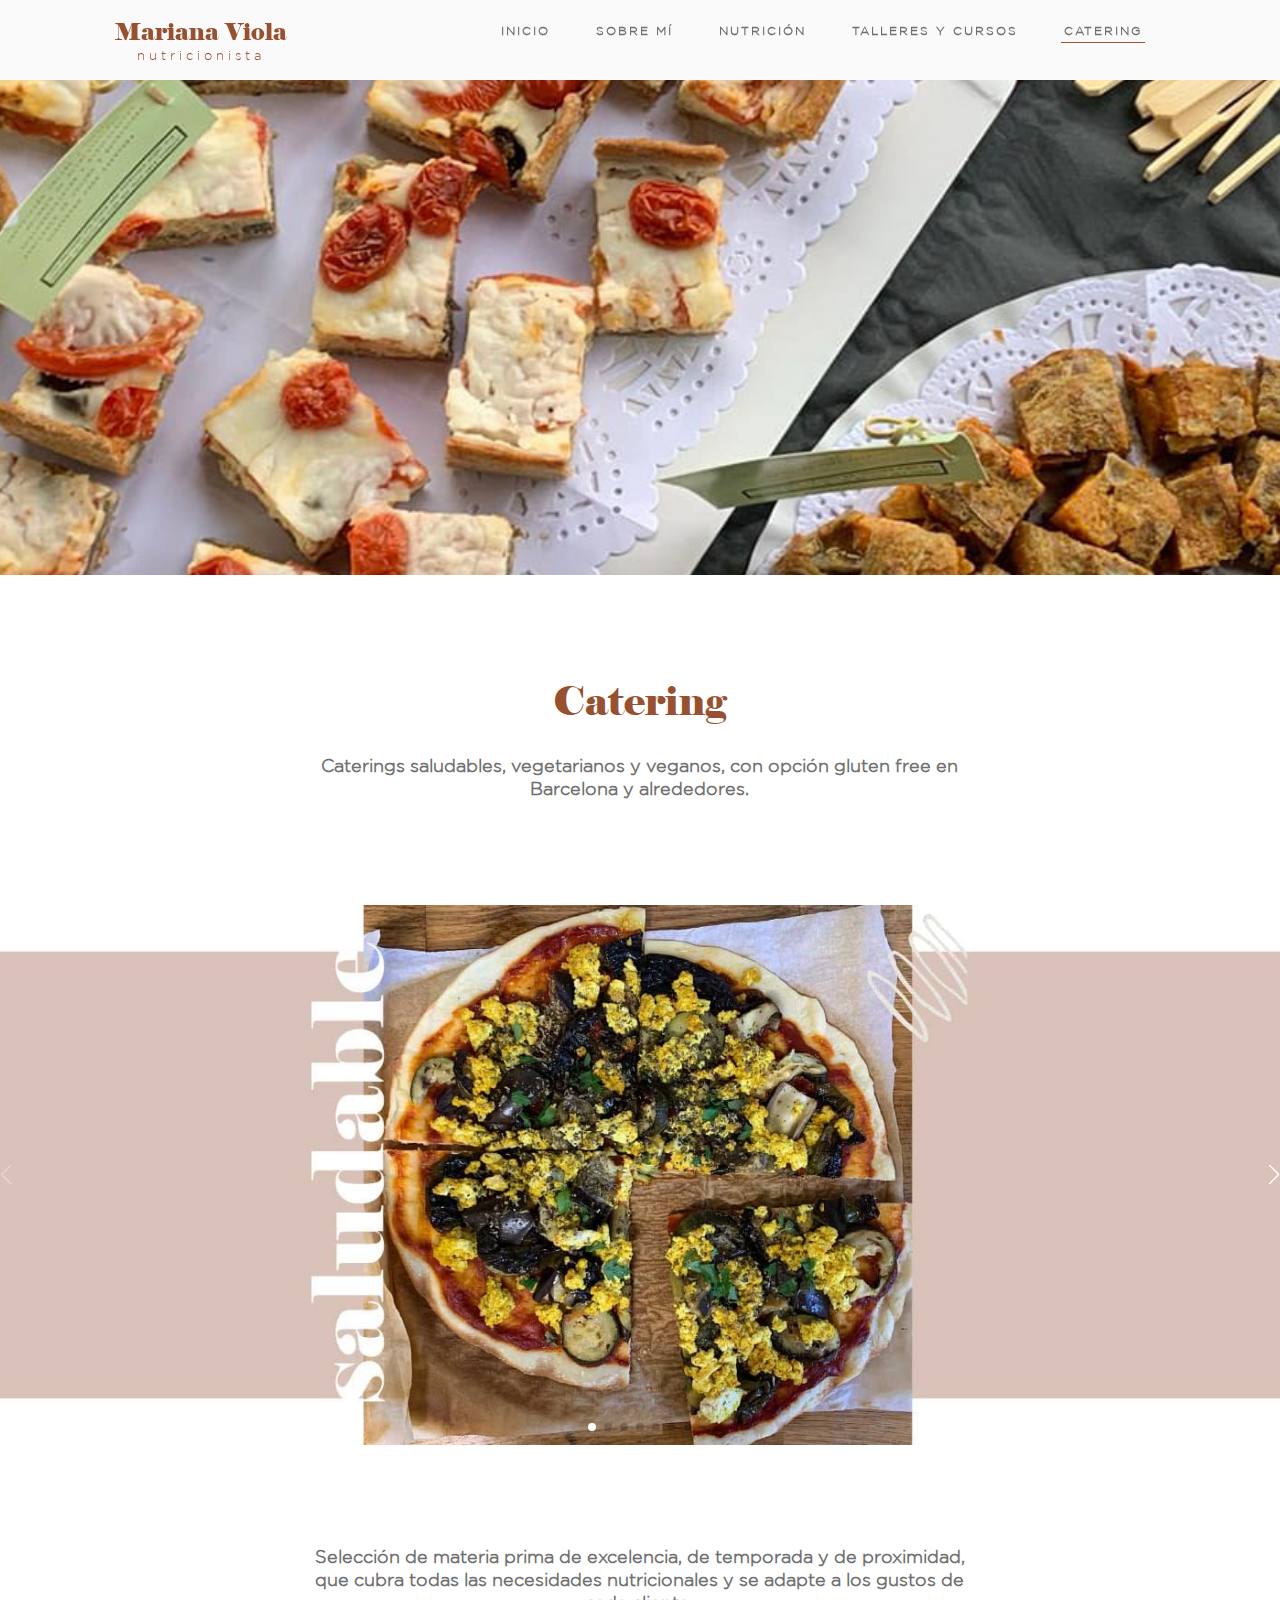
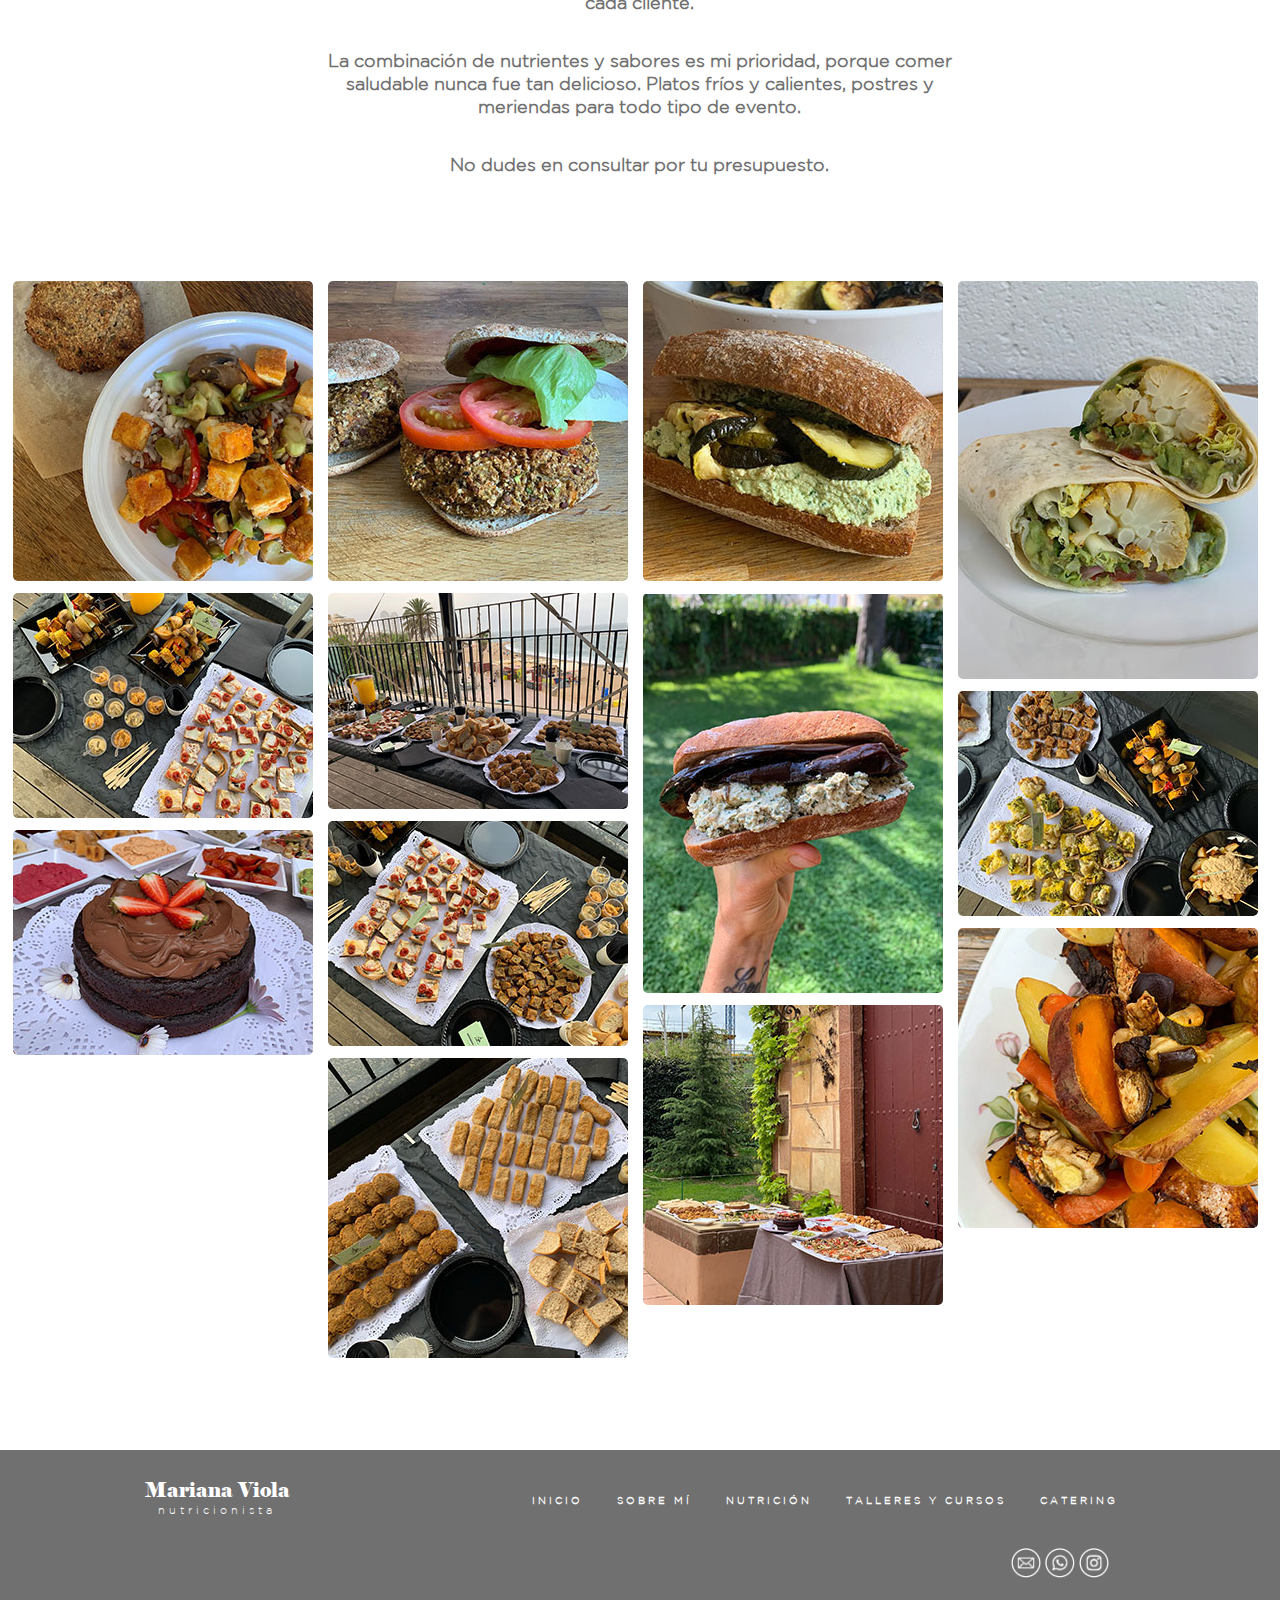
==== commit 064d9333: "Correccion por buenas practicas html validator-1" ====
--- a/catering.html
+++ b/catering.html
@@ -102,9 +102,9 @@
                     </a>
                 </div>
                 <div id="div-redes">
-                    <a href="mailto:lic.marianaviola@gmail.com" target="_blank"><img src="recursos/iconos/mail.png" alt="Logo del mail" width="30px"></a>
-                    <a href="https://wa.me/34685346188" target="_blank"><img src="recursos/iconos/whatsapp.png" alt="Logo del whatsapp" width="30px"></a>
-                    <a href="https://www.instagram.com/paltacatering/" target="_blank"><img src="recursos/iconos/instagram.png" alt="Logo del instagram" width="30px"></a>
+                    <a href="mailto:lic.marianaviola@gmail.com" target="_blank"><img src="recursos/iconos/mail.png" alt="Logo del mail"></a>
+                    <a href="https://wa.me/34685346188" target="_blank"><img src="recursos/iconos/whatsapp.png" alt="Logo del whatsapp"></a>
+                    <a href="https://www.instagram.com/paltacatering/" target="_blank"><img src="recursos/iconos/instagram.png" alt="Logo del instagram"></a>
                 </div>
                 <div id="div-lista-footer">
                     <ul>
--- a/css/320.css
+++ b/css/320.css
@@ -130,7 +130,7 @@
 
 .secciones .div-imagen {
     overflow: hidden;
-    margin: 15px auto 20px;
+    margin: 0px auto 20px;
     height: 150px;
 }
 
@@ -143,7 +143,7 @@
 /* SOBRE MI */
 
 .secciones .imagen-sobre-mi {
-    background: url(../recursos/imagenes/sobremi-mobile.png) no-repeat center;
+    background: url(../recursos/imagenes/sobremi-mobile.png) no-repeat top center;
 }
 
 /* NUTRICION */
@@ -486,6 +486,11 @@
     border: none;
     padding: 10px 50px;
     border-radius: 40px;
+}
+
+.botones a{
+    text-decoration: none;
+    color: #ffffff;
 }
 
 .botones:hover {
@@ -666,6 +671,10 @@
     left: 15%;
 }
 
+#div-redes img{
+    width: 30px;
+}
+
 #div-lista-footer {
     border-left: 1px solid #ffffff;
 }
--- a/css/700.css
+++ b/css/700.css
@@ -28,7 +28,7 @@
     background-color: rgba(250, 250, 250, 0.95);
     z-index: 30;
     margin: 0 auto;
-    border: 1px solid rgba(250, 250, 250, 0.95);
+    border: 0.1px solid rgba(250, 250, 250, 0.95);
 }
 
 #logo-name {
@@ -650,6 +650,11 @@
     border-radius: 40px;
 }
 
+.botones a{
+    text-decoration: none;
+    color: #ffffff;
+}
+
 .botones:hover {
     cursor: pointer;
     background-color: var(--TierraBotonesHover);
@@ -823,6 +828,10 @@
     justify-content: center;
 }
 
+.contacto img {
+    width: 20px;
+    height: 20px;
+}
 
 .contacto img:hover {
     transform: scale(0.9);
@@ -874,6 +883,10 @@
     position: absolute;
     top: 65%;
     left: 80%;
+}
+
+#div-redes img{
+    width: 30px;
 }
 
 #div-redes img:hover {
--- a/css/1024.css
+++ b/css/1024.css
@@ -28,7 +28,7 @@
     background-color: rgba(250, 250, 250, 0.95);
     z-index: 30;
     margin: 0 auto;
-    border: 1px solid rgba(250, 250, 250, 0.95);
+    /* border: 0.1px solid rgba(250, 250, 250, 0.95); */
 }
 
 #logo-name {
@@ -99,7 +99,7 @@
     background: url(../recursos/imagenes/header-sobre-mi.jpg) no-repeat right;
     background-attachment: fixed;
     background-size: cover;
-    height: 300px;
+    height: 55vh;
     margin: 0 auto 10%;
 }
 
@@ -171,10 +171,10 @@
 /* NUTRICION */
 
 .secciones .imagen-nutricion {
-    background: url(../recursos/imagenes/nutricion.jpg) no-repeat center;
-    background-size: contain;
+    background: url(../recursos/imagenes/nutricion.jpg) no-repeat top center;
+    background-size: cover;
     background-attachment: fixed;
-    height: 300px;
+    height: 55vh;
     margin: 0 auto 5%;
 }
 
@@ -266,7 +266,7 @@
 }
 
 #paginador-blanco {
-    display: none;
+    display: block;
 }
 
 .parrafos-side-pilares {
@@ -360,9 +360,9 @@
 /* TALLERES Y CURSOS */
 
 .secciones .imagen-talleres-y-cursos {
-    background: url(../recursos/imagenes/talleres.jpg) no-repeat center;
+    background: url(../recursos/imagenes/talleres.jpg) no-repeat top center;
     background-size: cover;
-    height: 300px;
+    height: 55vh;
     margin: 0 auto 5%;
 }
 
@@ -472,10 +472,10 @@
 /* CATERING */
 
 .secciones .imagen-catering {
-    background: url(../recursos/imagenes/catering.jpg) no-repeat center;
-    background-size: contain;
+    background: url(../recursos/imagenes/catering.jpg) no-repeat top center;
+    background-size: cover;
     background-attachment: fixed;
-    height: 300px;
+    height: 55vh;
     margin: 0 auto 5%;
 }
 
@@ -666,6 +666,11 @@
     border-radius: 40px;
 }
 
+.botones a{
+    text-decoration: none;
+    color: #ffffff;
+}
+
 .botones:hover {
     cursor: pointer;
     background-color: var(--TierraBotonesHover);
@@ -853,6 +858,11 @@
 }
 
 
+.contacto img {
+    width: 20px;
+    height: 20px;
+}
+
 .contacto img:hover {
     transform: scale(0.9);
 }
@@ -903,6 +913,10 @@
     position: absolute;
     top: 65%;
     left: 79%;
+}
+
+#div-redes img{
+    width: 30px;
 }
 
 #div-redes img:hover {
